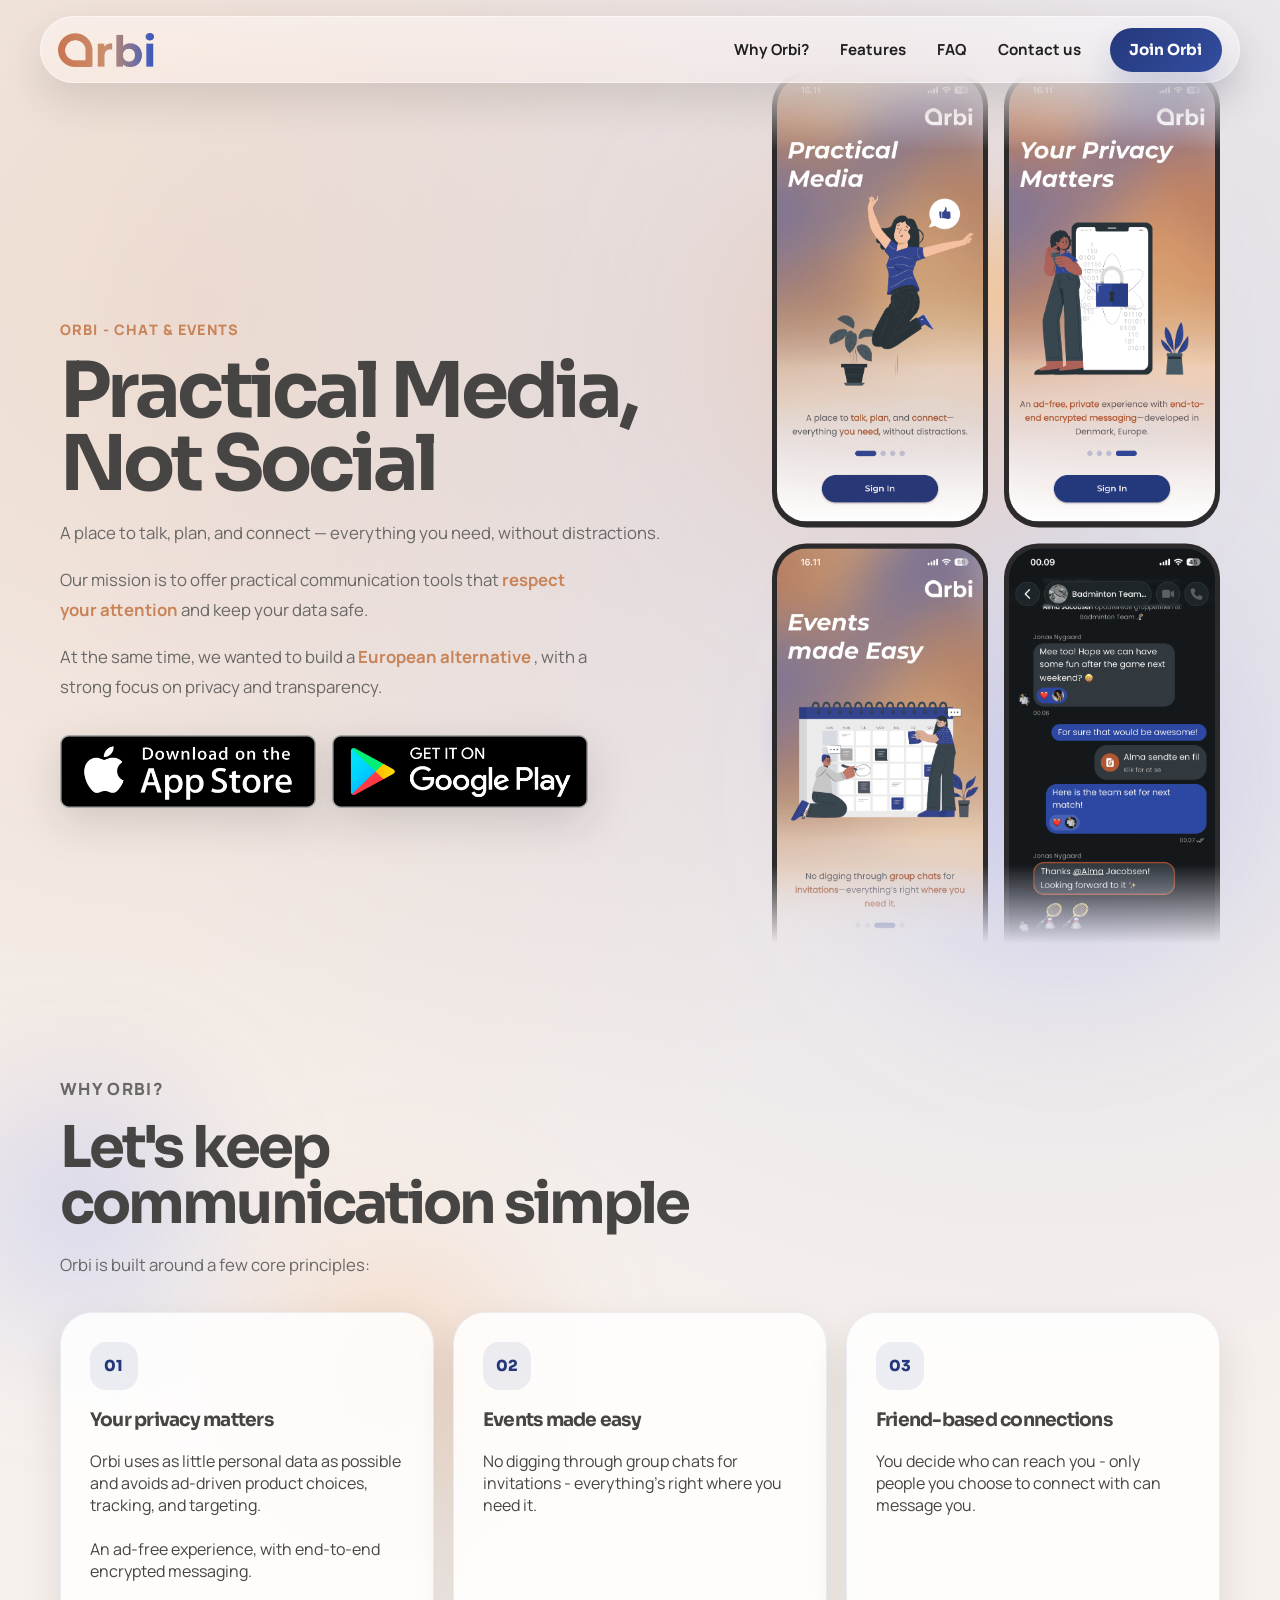
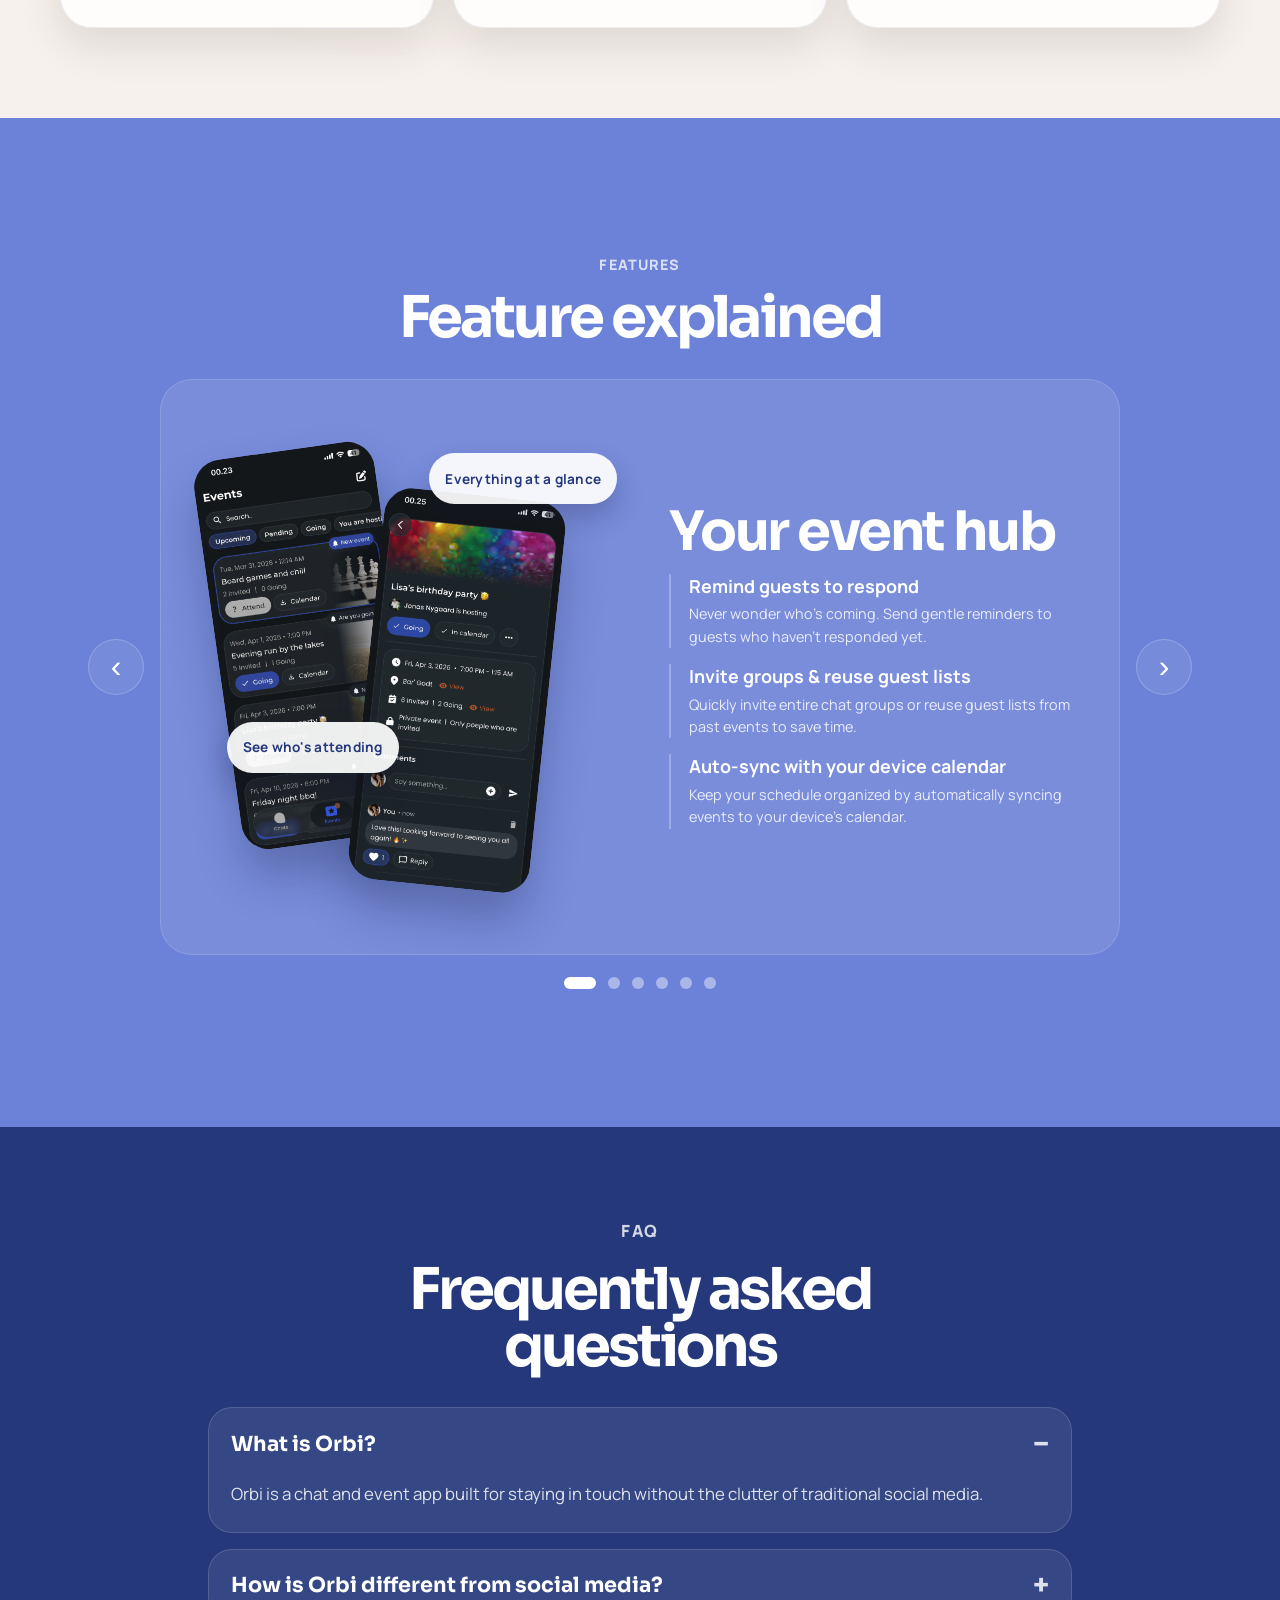
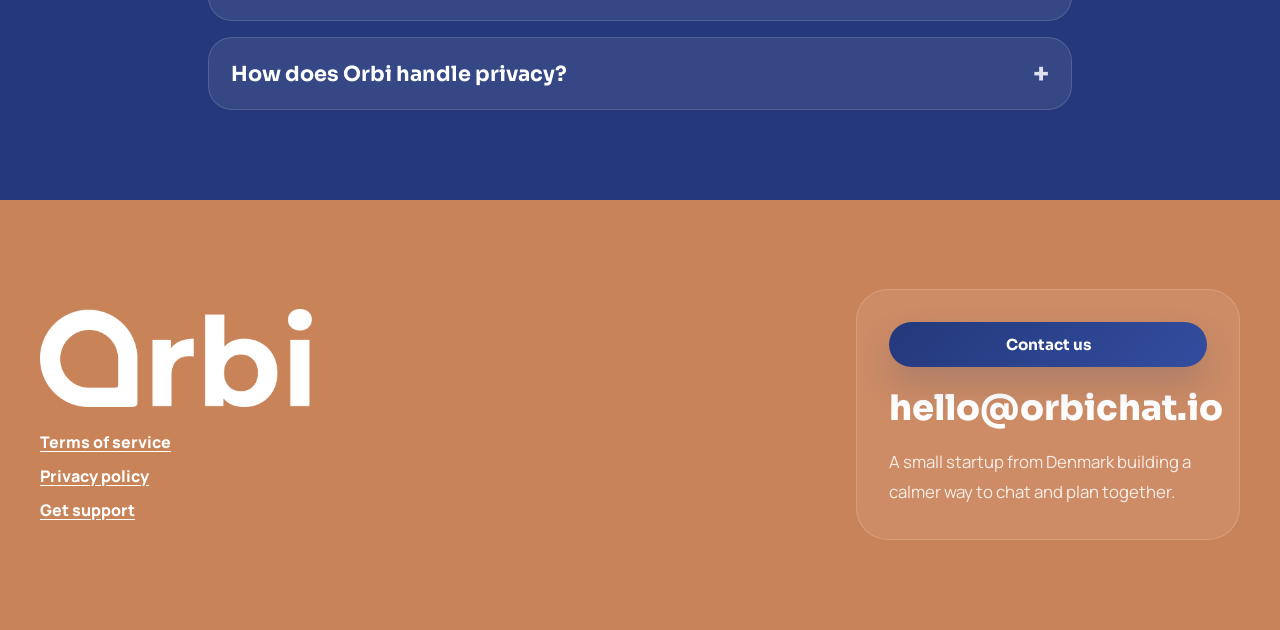
==== index.html @ deae3d20 "edits" ====
<!DOCTYPE html>
<html lang="en">
  <head>
    <meta charset="UTF-8" />
    <meta name="viewport" content="width=device-width, initial-scale=1.0" />
    <title>Orbi | Practical Media, Not Social</title>
    <meta
      name="description"
      content="Orbi is a privacy-first chat and events app built for practical communication without feeds, distractions, or ad-driven product choices."
    />
    <meta
      name="keywords"
      content="Orbi, chat app, event app, privacy-first messaging, European messaging app, practical media"
    />
    <meta name="theme-color" content="#24387b" />
    <link rel="canonical" href="https://orbichat.io/" />
    <link rel="icon" type="image/png" href="assets/favicon.png" />
    <link rel="shortcut icon" href="assets/favicon.png" />
    <link rel="apple-touch-icon" href="assets/favicon.png" />
    <meta property="og:type" content="website" />
    <meta property="og:title" content="Orbi | Practical Media, Not Social" />
    <meta
      property="og:description"
      content="Message friends, plan events, and stay connected without feeds, distractions, or constant notifications."
    />
    <meta property="og:url" content="https://orbichat.io/" />
    <meta property="og:image" content="https://orbichat.io/assets/orbi-share.png" />
    <meta property="og:image:alt" content="Orbi app icon" />
    <meta name="twitter:card" content="summary_large_image" />
    <meta name="twitter:title" content="Orbi | Practical Media, Not Social" />
    <meta
      name="twitter:description"
      content="A calmer chat and events app focused on privacy, clarity, and practical communication."
    />
    <meta name="twitter:image" content="https://orbichat.io/assets/orbi-share.png" />
    <link rel="preconnect" href="https://fonts.googleapis.com" />
    <link rel="preconnect" href="https://fonts.gstatic.com" crossorigin />
    <link
      href="https://fonts.googleapis.com/css2?family=Manrope:wght@400;500;600;700;800&family=Sora:wght@500;600;700;800&display=swap"
      rel="stylesheet"
    />
    <link rel="stylesheet" href="styles.css" />
    <script type="application/ld+json">
      {
        "@context": "https://schema.org",
        "@graph": [
          {
            "@type": "Organization",
            "name": "Orbi",
            "url": "https://orbichat.io/",
            "email": "hello@orbichat.io"
          },
          {
            "@type": "SoftwareApplication",
            "name": "Orbi",
            "applicationCategory": "CommunicationApplication",
            "operatingSystem": "iOS, Android",
            "description": "A privacy-first chat and events app built for practical communication without feeds and distractions.",
            "offers": {
              "@type": "Offer",
              "price": "0",
              "priceCurrency": "USD"
            },
            "downloadUrl": [
              "https://apps.apple.com/us/app/orbi-chat-and-events/id6766225409",
              "https://play.google.com/store/apps/details?id=com.mycompany.orbinhost"
            ]
          }
        ]
      }
    </script>
  </head>
  <body>
    <div class="page-shell">
      <header class="site-header">
        <div class="nav-shell">
          <a class="brand" href="#top" aria-label="Orbi home">
            <img
              src="assets/orbi-logo-color.png"
              alt="Orbi"
              data-logo-color="assets/orbi-logo-color.png"
              data-logo-white="assets/orbi-logo-white.png"
            />
          </a>
          <nav class="site-nav desktop-nav" aria-label="Primary">
            <a href="#why">Why Orbi?</a>
            <a href="#features">Features</a>
            <a href="#faq">FAQ</a>
            <a href="#contact">Contact us</a>
          </nav>
          <a class="cta-pill desktop-cta" href="#top">Join Orbi</a>
          <button
            class="menu-toggle"
            type="button"
            aria-expanded="false"
            aria-controls="mobile-menu"
            aria-label="Open menu"
          >
            <span></span>
            <span></span>
            <span></span>
          </button>
          <div class="mobile-menu" id="mobile-menu">
            <nav class="mobile-nav" aria-label="Mobile Primary">
              <a href="#why" data-menu-close>Why Orbi?</a>
              <a href="#features" data-menu-close>Features</a>
              <a href="#faq" data-menu-close>FAQ</a>
              <a href="#contact" data-menu-close>Contact us</a>
            </nav>
            <a class="cta-pill mobile-cta" href="#top" data-menu-close
              >Join Orbi</a
            >
          </div>
        </div>
      </header>

      <main>
        <section class="hero section" id="top">
          <div class="hero-copy" data-reveal>
            <p class="eyebrow">Orbi - Chat & Events</p>
            <h1>Practical Media,<br />Not Social</h1>
            <p class="hero-text">
              A place to talk, plan, and connect — everything you need, without distractions.
            </p>
            <p class="hero-subtext">
              Our mission is to offer practical communication tools that <span class="highlight">respect your attention</span>
              and keep your data safe.
            </p>
            <p class="hero-subtext">
              At the same time, we wanted to build a <span class="highlight">European alternative</span> 
              , with a strong focus on privacy and transparency.
            </p>
            <div class="store-actions" id="download">
              <a
                class="store-badge official-store-badge app-store-badge"
                href="https://apps.apple.com/us/app/orbi-chat-and-events/id6766225409"
                target="_blank"
                rel="noreferrer"
              >
                <img
                  src="assets/app-store-badge.png"
                  alt="Download on the App Store"
                />
              </a>
              <a
                class="store-badge official-store-badge google-play-badge"
                href="https://play.google.com/store/apps/details?id=com.mycompany.orbinhost"
                target="_blank"
                rel="noreferrer"
              >
                <img
                  src="assets/google-play-badge.png"
                  alt="Get it on Google Play"
                />
              </a>
            </div>
          </div>

          <div class="hero-visual" aria-hidden="true">
            <div class="glow glow-orange"></div>
            <div class="glow glow-blue"></div>

            <div class="hero-marquee">
              <div class="marquee-column marquee-up">
                <div class="marquee-track">
                  <div class="marquee-set">
                    <figure class="marquee-shot">
                      <img src="assets/hero-practical-media.png" alt="" />
                    </figure>
                    <figure class="marquee-shot">
                      <img src="assets/hero-events-made-easy.png" alt="" />
                    </figure>
                    <figure class="marquee-shot">
                      <img src="assets/hero-chats-list.png" alt="" />
                    </figure>
                    <figure class="marquee-shot">
                      <img src="assets/hero-group-details.png" alt="" />
                    </figure>
                    <figure class="marquee-shot">
                      <img
                        src="assets/hero-friend-based-connections.png"
                        alt=""
                      />
                    </figure>
                    <figure class="marquee-shot">
                      <img src="assets/hero-birthday-light.png" alt="" />
                    </figure>
                  </div>
                  <div class="marquee-set" aria-hidden="true">
                    <figure class="marquee-shot">
                      <img src="assets/hero-practical-media.png" alt="" />
                    </figure>
                    <figure class="marquee-shot">
                      <img src="assets/hero-events-made-easy.png" alt="" />
                    </figure>
                    <figure class="marquee-shot">
                      <img src="assets/hero-chats-list.png" alt="" />
                    </figure>
                    <figure class="marquee-shot">
                      <img src="assets/hero-group-details.png" alt="" />
                    </figure>
                    <figure class="marquee-shot">
                      <img
                        src="assets/hero-friend-based-connections.png"
                        alt=""
                      />
                    </figure>
                    <figure class="marquee-shot">
                      <img src="assets/hero-birthday-light.png" alt="" />
                    </figure>
                  </div>
                </div>
              </div>

              <div class="marquee-column marquee-down">
                <div class="marquee-track">
                  <div class="marquee-set">
                    <figure class="marquee-shot">
                      <img src="assets/hero-privacy-matters.png" alt="" />
                    </figure>
                    <figure class="marquee-shot">
                      <img src="assets/hero-chat-thread.png" alt="" />
                    </figure>
                    <figure class="marquee-shot">
                      <img src="assets/hero-events-list.png" alt="" />
                    </figure>
                    <figure class="marquee-shot">
                      <img src="assets/hero-birthday-dark.png" alt="" />
                    </figure>
                    <figure class="marquee-shot">
                      <img src="assets/hero-find-friends.png" alt="" />
                    </figure>
                  </div>
                  <div class="marquee-set" aria-hidden="true">
                    <figure class="marquee-shot">
                      <img src="assets/hero-privacy-matters.png" alt="" />
                    </figure>
                    <figure class="marquee-shot">
                      <img src="assets/hero-chat-thread.png" alt="" />
                    </figure>
                    <figure class="marquee-shot">
                      <img src="assets/hero-events-list.png" alt="" />
                    </figure>
                    <figure class="marquee-shot">
                      <img src="assets/hero-birthday-dark.png" alt="" />
                    </figure>
                    <figure class="marquee-shot">
                      <img src="assets/hero-find-friends.png" alt="" />
                    </figure>
                  </div>
                </div>
              </div>
            </div>
          </div>
        </section>

        <section class="section principles" id="why">
          <div class="section-heading" data-reveal>
            <p class="eyebrow">Why Orbi?</p>
            <h2>Let's keep communication simple</h2>
            <p>
              Orbi is built around a few core principles:
            </p>
          </div>

          <div class="principle-grid">
            <article class="principle-card" data-reveal>
              <div class="principle-icon">01</div>
              <h3>Your privacy matters</h3>
              <p>
                Orbi uses as little personal data as possible and avoids
                ad-driven product choices, tracking, and targeting.<br><br>
                An ad-free experience, with end-to-end encrypted messaging.
              </p>
            </article>

            <article class="principle-card" data-reveal>
              <div class="principle-icon">02</div>
              <h3>Events made easy</h3>
              <p>
                No digging through group chats for invitations - 
                everything's right where you need it.
              </p>
            </article>

            <article class="principle-card" data-reveal>
              <div class="principle-icon">03</div>
              <h3>Friend-based connections</h3>
              <p>
                You decide who can reach you - only people you choose to connect 
                with can message you.
              </p>
            </article>

          </div>
        </section>

        <section class="section feature-band" id="features">
          <div class="feature-frame" data-reveal>
            <div class="feature-topline">
              <p class="eyebrow eyebrow-light">Features</p>
              <h2>Feature explained</h2>
            </div>

            <div class="feature-carousel" aria-roledescription="carousel">
              <button
                class="carousel-arrow"
                type="button"
                data-carousel-prev
                aria-label="Show previous feature"
              >
                ‹
              </button>

              <div class="carousel-viewport">
                <div class="carousel-track" data-carousel-track>
                  <article class="feature-slide screenshot-feature is-active">
                    <div class="feature-slide-shell">
                      <div class="feature-visual screenshot-stack-visual" aria-hidden="true">
                        <div class="feature-stack-stage">
                          <figure class="stacked-screen back-screen">
                            <img
                              src="assets/hero-events-list.png"
                              alt=""
                            />
                          </figure>
                          <figure class="stacked-screen front-screen">
                            <img
                              src="assets/hero-birthday-dark.png"
                              alt=""
                            />
                          </figure>
                          <div class="floating-card events-chip top-chip glance-chip">
                            Everything at a glance
                          </div>
                          <div class="floating-card events-chip bottom-chip">
                            See who's attending
                          </div>
                        </div>
                      </div>
                      <div class="feature-copy">
                        <h3>Your event hub</h3>
                        <ul class="feature-points">
                          <li>
                            <strong>Remind guests to respond</strong>
                            <span>
                              Never wonder who's coming. Send gentle reminders
                              to guests who haven't responded yet.
                            </span>
                          </li>
                          <li>
                            <strong>Invite groups &amp; reuse guest lists</strong>
                            <span>
                              Quickly invite entire chat groups or reuse guest
                              lists from past events to save time.
                            </span>
                          </li>
                          <li>
                            <strong>Auto-sync with your device calendar</strong>
                            <span>
                              Keep your schedule organized by automatically
                              syncing events to your device's calendar.
                            </span>
                          </li>
                        </ul>
                      </div>
                    </div>
                  </article>

                  <article class="feature-slide screenshot-feature birthday-feature">
                    <div class="feature-slide-shell">
                      <div class="feature-visual birthday-visual" aria-hidden="true">
                        <div class="birthday-stage">
                          <figure class="birthday-shot">
                            <img
                              src="assets/hero-birthday-profile.png"
                              alt=""
                            />
                          </figure>
                          <div class="floating-card birthday-chip birthday-chip-top">
                            🎂 Today&apos;s birthdays
                          </div>
                          <div class="floating-card birthday-chip birthday-chip-bottom">
                            🎉 Friendly reminders
                          </div>
                          <div class="birthday-burst birthday-burst-left">🎈</div>
                          <div class="birthday-burst birthday-burst-right">✨</div>
                        </div>
                      </div>
                      <div class="feature-copy">
                        <h3>Never miss a birthday</h3>
                        <p class="feature-callout">
                          See who is celebrating right on your profile page and
                          get a gentle reminder when it&apos;s time to reach out.
                          Orbi keeps birthdays visible, personal, and easy to
                          act on.
                        </p>
                      </div>
                    </div>
                  </article>

                  <article class="feature-slide screenshot-feature tags-feature">
                    <div class="feature-slide-shell">
                      <div class="feature-visual tags-visual" aria-hidden="true">
                        <div class="tags-stage">
                          <figure class="tags-shot">
                            <img
                              src="assets/hero-chat-tags.png"
                              alt=""
                            />
                          </figure>
                          <div class="floating-card tags-chip tags-chip-top">
                            Filter chats
                          </div>
                          <div class="floating-card tags-chip tags-chip-bottom">
                            Create your own
                          </div>
                        </div>
                      </div>
                      <div class="feature-copy">
                        <h3>Find the right chats faster</h3>
                        <p class="feature-callout">
                          Create your own chat tags for work, clubs, teams, or
                          friend groups. Filter the chats page by what matters
                          right now, so busy conversations stay easy to find.
                        </p>
                      </div>
                    </div>
                  </article>

                  <article class="feature-slide screenshot-feature backup-feature">
                    <div class="feature-slide-shell">
                      <div class="feature-visual backup-visual" aria-hidden="true">
                        <div class="backup-stage">
                          <figure class="backup-shot">
                            <img
                              src="assets/hero-backup-pin.png"
                              alt=""
                            />
                          </figure>
                          <div class="floating-card backup-chip backup-chip-top">
                            6-digit PIN
                          </div>
                          <div class="floating-card backup-chip backup-chip-bottom">
                            Restore safely
                          </div>
                        </div>
                      </div>
                      <div class="feature-copy">
                        <h3>Recover encrypted chats</h3>
                        <p class="feature-callout">
                          If you lose your phone, log out, or switch to a new
                          device, your backup PIN helps you restore your
                          account and access encrypted chats. Your PIN stays
                          private, so only you can unlock the backup.
                        </p>
                      </div>
                    </div>
                  </article>

                  <article class="feature-slide screenshot-feature friends-feature">
                    <div class="feature-slide-shell">
                      <div class="feature-visual friends-visual" aria-hidden="true">
                        <div class="friends-stage">
                          <figure class="friends-onboarding-shot">
                            <img
                              src="assets/hero-friend-connections-onboarding.png"
                              alt=""
                            />
                          </figure>
                          <figure class="friends-shot">
                            <img
                              src="assets/hero-find-friends-modal.png"
                              alt=""
                            />
                          </figure>
                          <div class="floating-card friends-chip friends-chip-top">
                            Add friends first
                          </div>
                          <div class="floating-card friends-chip friends-chip-bottom">
                            No stranger DMs
                          </div>
                        </div>
                      </div>
                      <div class="feature-copy">
                        <h3>Friend-based connections</h3>
                        <p class="feature-callout">
                          People can&apos;t contact you directly unless you&apos;re
                          friends. Send or accept a request first, then message
                          safely with people you choose to connect with.
                        </p>
                      </div>
                    </div>
                  </article>

                  <article class="feature-slide screenshot-feature messaging-feature">
                    <div class="feature-slide-shell">
                      <div class="feature-visual messaging-visual" aria-hidden="true">
                        <div class="messaging-stage">
                          <figure class="messaging-info-shot">
                            <img
                              src="assets/hero-chat-information.png"
                              alt=""
                            />
                          </figure>
                          <figure class="messaging-thread-shot">
                            <img
                              src="assets/hero-chat-thread-full.png"
                              alt=""
                            />
                          </figure>
                          <div class="floating-card messaging-chip messaging-chip-top">
                            Reactions &amp; files
                          </div>
                          <div class="floating-card messaging-chip messaging-chip-bottom">
                            Event chat groups
                          </div>
                        </div>
                      </div>
                      <div class="feature-copy">
                        <h3>Messaging built for real plans</h3>
                        <p class="feature-callout">
                          Chat one-to-one or in groups, react to messages, share
                          photos and files, and create chat groups around events.
                          Group info keeps members, media, and settings easy to
                          manage.
                        </p>
                      </div>
                    </div>
                  </article>
                </div>
              </div>

              <button
                class="carousel-arrow"
                type="button"
                data-carousel-next
                aria-label="Show next feature"
              >
                ›
              </button>
            </div>

            <div class="carousel-dots" aria-label="Feature navigation">
              <button class="dot is-active" type="button" data-carousel-dot="0">
                <span class="sr-only">Feature 1</span>
              </button>
              <button class="dot" type="button" data-carousel-dot="1">
                <span class="sr-only">Feature 2</span>
              </button>
              <button class="dot" type="button" data-carousel-dot="2">
                <span class="sr-only">Feature 3</span>
              </button>
              <button class="dot" type="button" data-carousel-dot="3">
                <span class="sr-only">Feature 4</span>
              </button>
              <button class="dot" type="button" data-carousel-dot="4">
                <span class="sr-only">Feature 5</span>
              </button>
              <button class="dot" type="button" data-carousel-dot="5">
                <span class="sr-only">Feature 6</span>
              </button>
            </div>
          </div>
        </section>

        <section class="section faq-band" id="faq">
          <div class="faq-wrap">
            <div class="section-heading section-heading-center" data-reveal>
              <p class="eyebrow eyebrow-light">FAQ</p>
              <h2>Frequently asked questions</h2>
            </div>

            <div class="faq-list">
              <details class="faq-item" open>
                <summary>What is Orbi?</summary>
                <p>
                  Orbi is a chat and event app built for staying in touch
                  without the clutter of traditional social media.
                </p>
              </details>

              <details class="faq-item">
                <summary>How is Orbi different from social media?</summary>
                <p>
                  It is designed as practical media: no algorithmic feed, no
                  endless scrolling, and no features designed to keep you hooked.
                </p>
              </details>

              <details class="faq-item">
                <summary>How does Orbi handle privacy?</summary>
                <p>
                  Orbi uses as little personal data as possible, does not depend
                  on ads, and does not use your personal data for advertising or
                  targeting.
                </p>
              </details>
            </div>
          </div>
        </section>

        <section class="section contact-band" id="contact">
          <div class="contact-grid" data-reveal>
            <div class="contact-branding">
              <img
                class="footer-logo"
                src="assets/orbi-logo-white.png"
                alt="Orbi"
              />
              <div class="footer-links">
                <a href="terms/">Terms of service</a>
                <a href="privacy/">Privacy policy</a>
                <a href="support/">Get support</a>
              </div>
            </div>

            <div class="contact-card">
              <a class="cta-pill cta-pill-solid" href="mailto:hello@orbichat.io"
                >Contact us</a
              >
              <a class="contact-email" href="mailto:hello@orbichat.io"
                >hello@orbichat.io</a
              >
              <p>
                A small startup from Denmark building a calmer way to chat and
                plan together.
              </p>
            </div>
          </div>
        </section>
      </main>
    </div>

    <script src="script.js"></script>
  </body>
</html>
---- styles.css ----
:root {
  --bg: #f5efeb;
  --bg-soft: #fbf7f3;
  --surface: rgba(255, 255, 255, 0.8);
  --surface-strong: #ffffff;
  --ink: #474544;
  --muted: #6a6866;
  --brand-orange: #c98358;
  --brand-orange-deep: #b86538;
  --brand-blue: #24387b;
  --brand-blue-light: #6c82d8;
  --brand-blue-deep: #334d9f;
  --line: rgba(36, 56, 123, 0.08);
  --shadow-lg: 0 24px 60px rgba(47, 40, 36, 0.12);
  --shadow-md: 0 18px 40px rgba(47, 40, 36, 0.12);
  --radius-xl: 2rem;
  --radius-lg: 1.5rem;
  --radius-pill: 999px;
  --content-width: 1200px;
  --section-padding: clamp(4rem, 7vw, 6.5rem);
}

*,
*::before,
*::after {
  box-sizing: border-box;
}

html {
  scroll-behavior: smooth;
  overflow-x: clip;
}

body {
  margin: 0;
  font-family: "Manrope", sans-serif;
  background:
    radial-gradient(circle at 15% 8%, rgba(201, 131, 88, 0.18), transparent 26%),
    radial-gradient(circle at 82% 12%, rgba(108, 130, 216, 0.16), transparent 28%),
    linear-gradient(180deg, var(--bg) 0%, #f8f3ef 100%);
  color: var(--ink);
  overflow-x: clip;
}

img {
  display: block;
  max-width: 100%;
}

a {
  color: inherit;
  text-decoration: none;
}

.page-shell {
  min-height: 100vh;
}

.site-header {
  position: sticky;
  top: 0;
  z-index: 20;
  padding: calc(0.65rem + 6px) 0.85rem 0;
}

.nav-shell {
  position: relative;
  max-width: var(--content-width);
  margin: 0 auto;
  display: flex;
  align-items: center;
  gap: 1rem;
  padding: 0.7rem 1.15rem;
  border-radius: var(--radius-pill);
  background:
    linear-gradient(180deg, rgba(255, 255, 255, 0.32), rgba(255, 255, 255, 0.14)),
    rgba(255, 255, 255, 0.18);
  backdrop-filter: blur(22px) saturate(145%);
  -webkit-backdrop-filter: blur(22px) saturate(145%);
  box-shadow: 0 18px 42px rgba(47, 40, 36, 0.14);
}

.nav-shell::before {
  content: "";
  position: absolute;
  inset: 0;
  border: 1px solid rgba(255, 255, 255, 0.5);
  border-radius: inherit;
  pointer-events: none;
}

.brand {
  position: relative;
  z-index: 1;
  display: inline-flex;
  align-items: center;
  font-family: "Sora", sans-serif;
  line-height: 0;
}

.brand img {
  display: block;
  width: 5.95rem;
  height: auto;
  transition: opacity 180ms ease;
}

.desktop-cta {
  flex-shrink: 0;
}

.site-nav {
  margin-left: auto;
  position: relative;
  z-index: 1;
  display: flex;
  flex-wrap: wrap;
  align-items: center;
  justify-content: center;
  gap: 0.25rem;
}

.site-nav a,
.cta-pill {
  border-radius: var(--radius-pill);
  transition: transform 180ms ease, background-color 180ms ease, color 180ms ease;
}

.site-nav a {
  padding: 0.65rem 0.85rem;
  font-size: 0.95rem;
  font-weight: 700;
  color: #202020;
}

.site-nav a:hover,
.site-nav a:focus-visible {
  background: rgba(36, 56, 123, 0.06);
  outline: none;
}

.cta-pill {
  position: relative;
  z-index: 1;
  display: inline-flex;
  align-items: center;
  justify-content: center;
  min-height: 2.7rem;
  padding: 0.8rem 1.2rem;
  font-family: "Sora", sans-serif;
  font-size: 0.95rem;
  font-weight: 700;
  background: linear-gradient(135deg, var(--brand-blue) 0%, var(--brand-blue-deep) 100%);
  color: #fff;
  box-shadow: 0 18px 34px rgba(36, 56, 123, 0.18);
}

.cta-pill:hover,
.cta-pill:focus-visible,
.store-badge:hover,
.store-badge:focus-visible {
  transform: translateY(-2px);
  outline: none;
  filter: brightness(1.03);
}

.cta-pill-solid {
  width: 100%;
}

.menu-toggle,
.mobile-menu {
  display: none;
}

.menu-toggle {
  position: relative;
  z-index: 1;
  width: 2.9rem;
  height: 2.9rem;
  margin-left: auto;
  border: 1px solid rgba(36, 56, 123, 0.12);
  border-radius: 999px;
  background: rgba(255, 255, 255, 0.34);
  box-shadow: inset 0 1px 0 rgba(255, 255, 255, 0.58);
  cursor: pointer;
  transition: transform 180ms ease, background-color 180ms ease;
}

.menu-toggle:hover,
.menu-toggle:focus-visible {
  background: rgba(255, 255, 255, 0.48);
  transform: translateY(-1px);
  outline: none;
}

.menu-toggle span {
  position: absolute;
  left: 50%;
  width: 1rem;
  height: 2px;
  border-radius: 999px;
  background: var(--brand-blue);
  transform: translateX(-50%);
  transition: transform 180ms ease, opacity 180ms ease, top 180ms ease;
}

.menu-toggle span:nth-child(1) {
  top: 0.9rem;
}

.menu-toggle span:nth-child(2) {
  top: 1.34rem;
}

.menu-toggle span:nth-child(3) {
  top: 1.78rem;
}

.nav-shell.menu-open .menu-toggle span:nth-child(1) {
  top: 1.34rem;
  transform: translateX(-50%) rotate(45deg);
}

.nav-shell.menu-open .menu-toggle span:nth-child(2) {
  opacity: 0;
}

.nav-shell.menu-open .menu-toggle span:nth-child(3) {
  top: 1.34rem;
  transform: translateX(-50%) rotate(-45deg);
}

.mobile-menu {
  position: relative;
  z-index: 1;
  width: 100%;
  padding-top: 0.9rem;
}

.mobile-nav {
  display: grid;
  gap: 0.35rem;
}

.mobile-nav a {
  padding: 0.95rem 1rem;
  border-radius: 1.1rem;
  font-size: 1.05rem;
  font-weight: 700;
  color: #202020;
  background: rgba(255, 255, 255, 0.28);
}

.mobile-nav a:hover,
.mobile-nav a:focus-visible {
  background: rgba(255, 255, 255, 0.42);
  outline: none;
}

.mobile-cta {
  width: 100%;
  margin-top: 0.8rem;
}

.section {
  max-width: var(--content-width);
  margin: 0 auto;
  padding: var(--section-padding) 1.25rem;
}

.hero {
  position: relative;
  display: grid;
  grid-template-columns: minmax(0, 1fr) minmax(320px, 460px);
  align-items: center;
  gap: clamp(2rem, 5vw, 4rem);
  min-height: calc(100vh - 7rem);
  isolation: isolate;
}

.hero::before,
.hero::after {
  content: "";
  position: absolute;
  z-index: 0;
  border-radius: 50%;
  pointer-events: none;
  filter: blur(88px);
  opacity: 1;
}

.hero::before {
  top: 2rem;
  right: 6rem;
  width: 28rem;
  height: 28rem;
  background: radial-gradient(
    circle,
    rgba(244, 161, 101, 0.54) 0%,
    rgba(244, 161, 101, 0.22) 38%,
    transparent 76%
  );
}

.hero::after {
  right: -2rem;
  bottom: 3rem;
  width: 26rem;
  height: 26rem;
  background: radial-gradient(
    circle,
    rgba(117, 132, 238, 0.46) 0%,
    rgba(117, 132, 238, 0.2) 40%,
    transparent 78%
  );
}

.hero-copy {
  position: relative;
  z-index: 1;
  max-width: 40rem;
}

.eyebrow {
  margin: 0 0 1rem;
  font-size: 0.9rem;
  font-weight: 800;
  letter-spacing: 0.08em;
  text-transform: uppercase;
  color: var(--brand-orange);
}

.eyebrow-light {
  color: rgba(255, 255, 255, 0.74);
}

.highlight {
  color: var(--brand-orange);
  font-weight: 700;
}

.hero h1,
.section-heading h2,
.feature-topline h2,
.faq-wrap h2,
.legal-sheet h1 {
  margin: 0;
  font-family: "Sora", sans-serif;
  letter-spacing: -0.05em;
}

.hero h1 {
  font-size: clamp(3rem, 7vw, 4.8rem);
  line-height: 0.95;
}

.hero-text,
.hero-subtext,
.section-heading p,
.feature-copy p,
.faq-item p,
.contact-card p,
.legal-sheet p,
.support-card p,
.legal-sheet li {
  font-size: 1.05rem;
  line-height: 1.8;
  color: var(--muted);
}

.hero-subtext {
  max-width: 34rem;
}

.store-actions {
  display: flex;
  flex-wrap: wrap;
  gap: 1rem;
  margin-top: 2rem;
}

.store-badge {
  display: inline-flex;
  align-items: center;
  justify-content: center;
  flex: 0 0 auto;
  line-height: 0;
  transition: transform 180ms ease, filter 180ms ease;
}

.official-store-badge {
  width: 16rem;
}

.official-store-badge img {
  display: block;
  width: 100%;
  height: auto;
  filter: drop-shadow(0 14px 22px rgba(17, 17, 17, 0.14));
}

.app-store-badge,
.google-play-badge {
  border-radius: 0.82rem;
}

.hero-visual {
  position: relative;
  z-index: 1;
  height: 56rem;
  padding: 0.75rem 0;
  overflow: hidden;
  isolation: isolate;
  transform: translateY(-7.1rem);
  margin-bottom: -7.1rem;
}

.hero-marquee {
  --marquee-gap: 1rem;
  position: relative;
  z-index: 1;
  display: grid;
  grid-template-columns: repeat(2, minmax(0, 1fr));
  gap: var(--marquee-gap);
  width: min(100%, 28rem);
  height: 100%;
  margin-left: auto;
}

.marquee-column {
  position: relative;
  overflow: hidden;
  -webkit-mask-image: linear-gradient(
    to bottom,
    transparent 0%,
    #000 9%,
    #000 91%,
    transparent 100%
  );
  mask-image: linear-gradient(
    to bottom,
    transparent 0%,
    #000 9%,
    #000 91%,
    transparent 100%
  );
}

.marquee-track {
  display: flex;
  flex-direction: column;
  gap: var(--marquee-gap);
}

.marquee-up .marquee-track {
  animation: marquee-up 46s linear infinite;
}

.marquee-down .marquee-track {
  animation: marquee-down 46s linear infinite;
}

.marquee-set {
  display: grid;
  gap: var(--marquee-gap);
}

.marquee-shot {
  margin: 0;
  padding: 0.32rem;
  border-radius: 2.15rem;
  background: #2c2a2b;
}

.marquee-shot img {
  width: 100%;
  border-radius: 1.85rem;
}

.glow {
  position: absolute;
  border-radius: 50%;
  filter: blur(10px);
  opacity: 0.9;
}

.glow-orange {
  top: 8rem;
  right: 6rem;
  width: 13rem;
  height: 13rem;
  background: radial-gradient(circle, rgba(255, 184, 99, 0.54), transparent 72%);
}

.glow-blue {
  left: 0;
  bottom: 8rem;
  width: 12rem;
  height: 12rem;
  background: radial-gradient(circle, rgba(109, 129, 237, 0.4), transparent 74%);
}

.section-heading {
  max-width: 44rem;
  margin-bottom: 2rem;
}

.principles {
  position: relative;
  isolation: isolate;
  padding-top: 1.8rem;
}

.principles::before {
  content: "";
  position: absolute;
  left: 12rem;
  top: 10.5rem;
  width: 20rem;
  height: 20rem;
  border-radius: 50%;
  background: radial-gradient(
    circle,
    rgba(233, 145, 86, 0.38) 0%,
    rgba(233, 145, 86, 0.2) 38%,
    transparent 76%
  );
  filter: blur(74px);
  opacity: 1;
  pointer-events: none;
  z-index: 0;
}

.principles::after {
  content: "";
  position: absolute;
  left: -6.5rem;
  top: 1.5rem;
  width: 18rem;
  height: 18rem;
  border-radius: 50%;
  background: radial-gradient(
    circle,
    rgba(109, 129, 237, 0.34) 0%,
    rgba(109, 129, 237, 0.17) 42%,
    transparent 76%
  );
  filter: blur(72px);
  opacity: 1;
  pointer-events: none;
  z-index: 0;
}

.principles > * {
  position: relative;
  z-index: 1;
}

.section-heading h2,
.feature-topline h2,
.faq-wrap h2 {
  font-size: clamp(2.3rem, 5vw, 3.6rem);
  line-height: 0.98;
}

.principle-grid {
  display: grid;
  grid-template-columns: repeat(3, minmax(0, 1fr));
  gap: 1.2rem;
}

.principle-card,
.support-card {
  padding: 1.8rem;
  border: 1px solid var(--line);
  border-radius: var(--radius-xl);
  background: rgba(255, 255, 255, 0.84);
  box-shadow: var(--shadow-md);
}

.principle-icon {
  display: inline-flex;
  align-items: center;
  justify-content: center;
  width: 3rem;
  height: 3rem;
  border-radius: 1rem;
  background: rgba(36, 56, 123, 0.08);
  color: var(--brand-blue);
  font-family: "Sora", sans-serif;
  font-size: 0.95rem;
  font-weight: 800;
}

.principle-card h3,
.feature-copy h3,
.support-card h2,
.legal-sheet h2 {
  font-family: "Sora", sans-serif;
  letter-spacing: -0.04em;
}

.feature-band,
.faq-band,
.contact-band {
  max-width: none;
  padding-left: 1rem;
  padding-right: 1rem;
}

.feature-band {
  background: var(--brand-blue-light);
}

.faq-band {
  background: var(--brand-blue);
}

.contact-band {
  background: var(--brand-orange);
}

.feature-frame,
.faq-wrap,
.contact-grid {
  max-width: var(--content-width);
  margin: 0 auto;
}

.faq-wrap .section-heading h2 {
  color: #ffffff;
}

.faq-wrap .section-heading p {
  color: rgba(255, 255, 255, 0.8);
}

.faq-wrap .eyebrow {
  color: rgba(255, 255, 255, 0.72);
}

.feature-frame {
  padding: clamp(2rem, 5vw, 3rem);
}

.feature-topline {
  text-align: center;
  color: #fff;
}

.feature-carousel {
  display: grid;
  grid-template-columns: 3.5rem minmax(0, 1fr) 3.5rem;
  align-items: center;
  gap: 1rem;
  margin-top: 2rem;
  max-width: 79rem;
  margin-left: auto;
  margin-right: auto;
}

.carousel-arrow {
  display: inline-flex;
  align-items: center;
  justify-content: center;
  width: 3.5rem;
  height: 3.5rem;
  border: 1px solid rgba(255, 255, 255, 0.2);
  border-radius: 50%;
  background: rgba(255, 255, 255, 0.08);
  color: #fff;
  font-size: 2rem;
  cursor: pointer;
  transition: transform 180ms ease, background-color 180ms ease;
}

.carousel-arrow:hover,
.carousel-arrow:focus-visible {
  background: rgba(255, 255, 255, 0.16);
  transform: translateY(-2px);
  outline: none;
}

.carousel-viewport {
  min-width: 0;
  overflow: hidden;
}

.carousel-track {
  display: flex;
  min-width: 0;
  align-items: stretch;
  transition: transform 420ms ease;
}

.feature-slide {
  flex: 0 0 100%;
  width: 100%;
  min-width: 0;
  display: grid;
  grid-template-columns: 1.05fr 1fr;
  gap: clamp(1.5rem, 4vw, 3rem);
  align-items: center;
  min-height: 27rem;
  padding: 1.75rem;
  border: 1px solid rgba(255, 255, 255, 0.14);
  border-radius: 2rem;
  background: rgba(255, 255, 255, 0.09);
}

.screenshot-feature {
  display: block;
  min-height: 0;
  padding: 0;
  border: none;
  background: none;
}

.feature-slide-shell {
  display: grid;
  grid-template-columns: minmax(0, 27rem) minmax(0, 1fr);
  gap: clamp(1.5rem, 4vw, 3rem);
  align-items: center;
  height: 100%;
  min-height: 36rem;
  padding: 1.75rem;
  border: 1px solid rgba(255, 255, 255, 0.14);
  border-radius: 2rem;
  background: rgba(255, 255, 255, 0.09);
  max-width: 71rem;
  margin: 0 auto;
  overflow: hidden;
}

.birthday-feature .feature-slide-shell,
.tags-feature .feature-slide-shell,
.backup-feature .feature-slide-shell,
.friends-feature .feature-slide-shell,
.messaging-feature .feature-slide-shell {
  align-content: center;
}

.screenshot-feature .feature-visual,
.screenshot-feature .feature-copy {
  min-width: 0;
}

.screenshot-feature .feature-copy {
  max-width: 32rem;
}

.feature-copy h3 {
  margin: 0 0 1rem;
  font-size: clamp(2.3rem, 4.4vw, 3.4rem);
  line-height: 0.98;
  color: #fff;
}

.feature-copy p {
  margin: 0;
  color: rgba(255, 255, 255, 0.86);
}

.feature-callout {
  padding-left: 1.1rem;
  border-left: 2px solid rgba(255, 255, 255, 0.28);
}

.feature-points {
  display: grid;
  gap: 1rem;
  margin: 0;
  padding: 0;
  list-style: none;
  color: rgba(255, 255, 255, 0.84);
}

.feature-points li {
  display: grid;
  gap: 0.35rem;
  padding-left: 1.1rem;
  border-left: 2px solid rgba(255, 255, 255, 0.28);
}

.feature-points strong {
  color: #fff;
  font-size: clamp(1rem, 1.4vw, 1.12rem);
}

.feature-points span {
  font-size: clamp(0.9rem, 1.1vw, 1rem);
  line-height: 1.55;
}

.feature-visual {
  position: relative;
  min-height: 19rem;
}

.screenshot-stack-visual,
.birthday-visual,
.tags-visual,
.backup-visual,
.friends-visual,
.messaging-visual {
  --stack-scale: 0.82;
  position: relative;
  width: calc(29.5rem * var(--stack-scale));
  min-height: calc(34rem * var(--stack-scale));
  margin: 0 auto;
}

.feature-stack-stage,
.birthday-stage,
.tags-stage,
.backup-stage,
.friends-stage,
.messaging-stage {
  position: relative;
  width: calc(29.5rem * var(--stack-scale));
  height: calc(34rem * var(--stack-scale));
  margin: 0 auto;
}

.stacked-screen {
  position: absolute;
  margin: 0;
  width: calc(13.85rem * var(--stack-scale));
  border-radius: calc(2.15rem * var(--stack-scale));
  overflow: hidden;
  box-shadow: 0 28px 46px rgba(15, 22, 56, 0.28);
}

.stacked-screen img {
  display: block;
  width: 100%;
  height: auto;
}

.back-screen {
  left: calc(0.45rem * var(--stack-scale));
  top: calc(0.45rem * var(--stack-scale));
  transform: rotate(-8deg);
  z-index: 1;
}

.front-screen {
  left: calc(11.8rem * var(--stack-scale));
  top: calc(3.85rem * var(--stack-scale));
  transform: rotate(6deg);
  z-index: 2;
}

.birthday-shot {
  position: absolute;
  left: 50%;
  top: calc(1rem * var(--stack-scale));
  width: calc(15.5rem * var(--stack-scale));
  margin: 0;
  border-radius: calc(2.45rem * var(--stack-scale));
  overflow: hidden;
  box-shadow: 0 28px 54px rgba(15, 22, 56, 0.32);
  transform: translateX(-50%) rotate(-4deg);
  z-index: 2;
}

.birthday-shot img {
  display: block;
  width: 100%;
  height: auto;
}

.tags-shot {
  position: absolute;
  left: 50%;
  top: calc(0.6rem * var(--stack-scale));
  width: calc(16.2rem * var(--stack-scale));
  margin: 0;
  border-radius: calc(2.55rem * var(--stack-scale));
  overflow: hidden;
  box-shadow: 0 28px 54px rgba(15, 22, 56, 0.32);
  transform: translateX(-50%) rotate(3deg);
  z-index: 2;
}

.tags-shot img {
  display: block;
  width: 100%;
  height: auto;
}

.backup-shot {
  position: absolute;
  left: 50%;
  top: calc(0.35rem * var(--stack-scale));
  width: calc(16rem * var(--stack-scale));
  margin: 0;
  border-radius: calc(2.55rem * var(--stack-scale));
  overflow: hidden;
  box-shadow: 0 28px 54px rgba(15, 22, 56, 0.32);
  transform: translateX(-50%) rotate(-3deg);
  z-index: 2;
}

.backup-shot img {
  display: block;
  width: 100%;
  height: auto;
}

.friends-onboarding-shot,
.friends-shot {
  position: absolute;
  margin: 0;
  overflow: hidden;
  box-shadow: 0 28px 54px rgba(15, 22, 56, 0.32);
}

.friends-onboarding-shot {
  left: calc(1.4rem * var(--stack-scale));
  top: calc(1.8rem * var(--stack-scale));
  width: calc(13.2rem * var(--stack-scale));
  border-radius: calc(2rem * var(--stack-scale));
  opacity: 0.78;
  transform: rotate(-7deg);
  z-index: 1;
}

.friends-shot {
  left: calc(10.7rem * var(--stack-scale));
  top: calc(0.25rem * var(--stack-scale));
  width: calc(15.7rem * var(--stack-scale));
  border-radius: calc(2.55rem * var(--stack-scale));
  transform: rotate(4deg);
  z-index: 2;
}

.friends-onboarding-shot img,
.friends-shot img {
  display: block;
  width: 100%;
  height: auto;
}

.messaging-info-shot,
.messaging-thread-shot {
  position: absolute;
  margin: 0;
  overflow: hidden;
  box-shadow: 0 28px 54px rgba(15, 22, 56, 0.32);
}

.messaging-info-shot {
  left: calc(0.45rem * var(--stack-scale));
  top: calc(0.45rem * var(--stack-scale));
  width: calc(13.85rem * var(--stack-scale));
  border-radius: calc(2.15rem * var(--stack-scale));
  transform: rotate(-8deg);
  z-index: 1;
}

.messaging-thread-shot {
  left: calc(11.8rem * var(--stack-scale));
  top: calc(3.85rem * var(--stack-scale));
  width: calc(13.85rem * var(--stack-scale));
  border-radius: calc(2.15rem * var(--stack-scale));
  transform: rotate(6deg);
  z-index: 2;
}

.messaging-info-shot img,
.messaging-thread-shot img {
  display: block;
  width: 100%;
  height: auto;
}

.tilted-phone,
.feature-phone {
  position: absolute;
  border-radius: 2rem;
  background: #232323;
  box-shadow: 0 30px 44px rgba(22, 30, 72, 0.24);
}

.tilted-phone::before,
.tilted-phone::after,
.feature-phone::before,
.feature-phone::after {
  content: "";
  position: absolute;
}

.tilted-phone::before,
.feature-phone::before {
  inset: 0.35rem;
  border-radius: 1.7rem;
}

.tilted-phone::after,
.feature-phone::after {
  top: 0.65rem;
  left: 50%;
  transform: translateX(-50%);
  width: 34%;
  height: 0.8rem;
  border-radius: 999px;
  background: rgba(17, 17, 17, 0.55);
}

.dark-phone,
.light-phone {
  width: 9.5rem;
  height: 16.3rem;
}

.dark-phone {
  left: 2rem;
  top: 1rem;
  transform: rotate(-11deg);
}

.dark-phone::before {
  background:
    linear-gradient(180deg, transparent 2.4rem, rgba(255, 255, 255, 0.08) 2.4rem 3.8rem, transparent 3.8rem),
    linear-gradient(180deg, #151a22, #11161e);
}

.light-phone {
  right: 3rem;
  top: 2rem;
  background: #ffffff;
  transform: rotate(11deg);
}

.light-phone::before {
  background:
    linear-gradient(180deg, transparent 2.4rem, rgba(17, 17, 17, 0.05) 2.4rem 3.8rem, transparent 3.8rem),
    linear-gradient(180deg, #f8f8fb, #f1f1f6);
}

.center-phone,
.shield-phone {
  width: 11rem;
  height: 17.2rem;
  left: 50%;
  top: 0.8rem;
  transform: translateX(-50%);
}

.center-phone::before {
  background:
    linear-gradient(155deg, #bf764e 0%, #d29467 38%, #7d8fcf 100%);
}

.shield-phone::before {
  background:
    linear-gradient(155deg, #bf764e 0%, #cd8a60 42%, #7890d9 100%);
}

.floating-card {
  position: absolute;
  max-width: 9.25rem;
  padding: 0.95rem 1rem;
  border-radius: 1.25rem;
  background: rgba(255, 255, 255, 0.9);
  box-shadow: 0 18px 36px rgba(18, 30, 78, 0.18);
  color: #3b3b3b;
  font-size: 0.9rem;
  font-weight: 700;
  line-height: 1.5;
  z-index: 3;
}

.left-card {
  left: 0;
  bottom: 1.4rem;
}

.right-card {
  right: 0;
  top: 4rem;
}

.events-chip {
  max-width: none;
  border-radius: 999px;
  background: rgba(255, 255, 255, 0.92);
  color: #24387b;
  font-size: 0.85rem;
  letter-spacing: 0.02em;
  box-shadow: 0 14px 28px rgba(15, 22, 56, 0.24);
}

.top-chip {
  left: calc(20.2rem * var(--stack-scale));
  top: calc(0.75rem * var(--stack-scale));
}

.glance-chip {
  left: calc(16.6rem * var(--stack-scale));
  min-width: calc(11.4rem * var(--stack-scale));
  text-align: center;
  white-space: nowrap;
}

.bottom-chip {
  left: calc(1.15rem * var(--stack-scale));
  top: calc(21.25rem * var(--stack-scale));
}

.birthday-chip {
  max-width: none;
  border-radius: 999px;
  background: rgba(255, 248, 240, 0.94);
  color: #9a4f2e;
  font-size: 0.83rem;
  letter-spacing: 0.02em;
  box-shadow: 0 14px 32px rgba(26, 36, 84, 0.2);
}

.birthday-chip-top {
  left: calc(17.3rem * var(--stack-scale));
  top: calc(2.6rem * var(--stack-scale));
  min-width: calc(11.2rem * var(--stack-scale));
  text-align: center;
  white-space: nowrap;
}

.birthday-chip-bottom {
  left: calc(0.9rem * var(--stack-scale));
  top: calc(24.1rem * var(--stack-scale));
}

.birthday-burst {
  position: absolute;
  font-size: calc(4.35rem * var(--stack-scale));
  line-height: 1;
  filter: drop-shadow(0 12px 18px rgba(18, 30, 78, 0.2));
  z-index: 3;
}

.birthday-burst-left {
  left: calc(2.2rem * var(--stack-scale));
  top: calc(4.5rem * var(--stack-scale));
}

.birthday-burst-right {
  left: calc(22.8rem * var(--stack-scale));
  top: calc(19.8rem * var(--stack-scale));
}

.tags-chip {
  max-width: none;
  border-radius: 999px;
  background: rgba(255, 255, 255, 0.94);
  color: #24387b;
  font-size: 0.86rem;
  letter-spacing: 0.02em;
  box-shadow: 0 14px 32px rgba(26, 36, 84, 0.2);
}

.tags-chip-top {
  left: calc(4rem * var(--stack-scale));
  top: calc(5.2rem * var(--stack-scale));
}

.tags-chip-bottom {
  left: calc(17.2rem * var(--stack-scale));
  top: calc(24.2rem * var(--stack-scale));
}

.backup-chip {
  max-width: none;
  border-radius: 999px;
  background: rgba(255, 255, 255, 0.94);
  color: #24387b;
  font-size: 0.86rem;
  letter-spacing: 0.02em;
  box-shadow: 0 14px 32px rgba(26, 36, 84, 0.2);
}

.backup-chip-top {
  left: calc(4.4rem * var(--stack-scale));
  top: calc(4.8rem * var(--stack-scale));
}

.backup-chip-bottom {
  left: calc(16.8rem * var(--stack-scale));
  top: calc(24rem * var(--stack-scale));
}

.friends-chip {
  max-width: none;
  border-radius: 999px;
  background: rgba(255, 255, 255, 0.94);
  color: #24387b;
  font-size: 0.86rem;
  letter-spacing: 0.02em;
  box-shadow: 0 14px 32px rgba(26, 36, 84, 0.2);
}

.friends-chip-top {
  left: calc(2.6rem * var(--stack-scale));
  top: calc(5rem * var(--stack-scale));
}

.friends-chip-bottom {
  left: calc(16.7rem * var(--stack-scale));
  top: calc(24.2rem * var(--stack-scale));
}

.messaging-chip {
  max-width: none;
  border-radius: 999px;
  background: rgba(255, 255, 255, 0.94);
  color: #24387b;
  font-size: 0.86rem;
  letter-spacing: 0.02em;
  box-shadow: 0 14px 32px rgba(26, 36, 84, 0.2);
}

.messaging-chip-top {
  left: calc(16.6rem * var(--stack-scale));
  top: calc(0.75rem * var(--stack-scale));
}

.messaging-chip-bottom {
  left: calc(1.15rem * var(--stack-scale));
  top: calc(21.25rem * var(--stack-scale));
}

.carousel-dots {
  display: flex;
  justify-content: center;
  gap: 0.75rem;
  margin-top: 1.4rem;
}

.dot {
  width: 0.75rem;
  height: 0.75rem;
  border: none;
  border-radius: 999px;
  background: rgba(255, 255, 255, 0.42);
  cursor: pointer;
}

.dot.is-active {
  width: 2rem;
  background: #fff;
}

.section-heading-center {
  margin-left: auto;
  margin-right: auto;
  text-align: center;
}

.faq-list {
  max-width: 54rem;
  margin: 0 auto;
  display: grid;
  gap: 1rem;
}

.faq-item {
  border: 1px solid rgba(255, 255, 255, 0.14);
  border-radius: var(--radius-lg);
  background: rgba(255, 255, 255, 0.08);
  color: #fff;
  overflow: hidden;
}

.faq-item summary {
  position: relative;
  padding: 1.4rem 4rem 1.4rem 1.4rem;
  cursor: pointer;
  list-style: none;
  font-family: "Sora", sans-serif;
  font-size: 1.3rem;
  font-weight: 700;
}

.faq-item summary::-webkit-details-marker {
  display: none;
}

.faq-item summary::after {
  content: "+";
  position: absolute;
  right: 1.4rem;
  top: 50%;
  transform: translateY(-50%);
  font-size: 1.7rem;
  color: rgba(255, 255, 255, 0.84);
}

.faq-item[open] summary::after {
  content: "−";
}

.faq-item p {
  margin: 0;
  padding: 0 1.4rem 1.4rem;
  color: rgba(255, 255, 255, 0.84);
}

.contact-grid {
  display: grid;
  grid-template-columns: 1fr minmax(18rem, 24rem);
  gap: 2rem;
  align-items: center;
}

.contact-branding {
  display: grid;
  gap: 1.5rem;
}

.footer-logo {
  width: min(17rem, 55vw);
}

.footer-links {
  display: grid;
  gap: 0.75rem;
}

.footer-links a,
.contact-email {
  color: #fff;
  font-weight: 800;
  text-decoration: underline;
  text-underline-offset: 0.18em;
}

.contact-card {
  padding: 2rem;
  border: 1px solid rgba(255, 255, 255, 0.16);
  border-radius: 2rem;
  background: rgba(255, 255, 255, 0.08);
}

.contact-email {
  display: inline-block;
  margin-top: 1.2rem;
  font-family: "Sora", sans-serif;
  font-size: clamp(1.7rem, 4vw, 2.2rem);
  text-decoration: none;
}

.contact-card p {
  margin-bottom: 0;
  color: rgba(255, 255, 255, 0.84);
}

.legal-body {
  min-height: 100vh;
}

.legal-header {
  position: relative;
}

.legal-main {
  max-width: 56rem;
  margin: 0 auto;
  padding: 2rem 1.25rem 4rem;
}

.legal-sheet {
  padding: clamp(2rem, 5vw, 3.25rem);
  border: 1px solid var(--line);
  border-radius: 2rem;
  background: rgba(255, 255, 255, 0.88);
  box-shadow: var(--shadow-lg);
}

.legal-sheet h1 {
  font-size: clamp(2.4rem, 5vw, 4rem);
}

.legal-sheet h2 {
  margin-top: 2rem;
  margin-bottom: 0.75rem;
  font-size: 1.55rem;
}

.legal-lead {
  font-weight: 800;
  color: var(--brand-blue);
}

.legal-sheet ul {
  margin: 0.35rem 0 1rem 1.25rem;
  padding: 0;
}

.support-sections {
  display: grid;
  gap: 2rem;
  margin-top: 2rem;
}

.support-section h2 {
  margin-top: 0;
  margin-bottom: 1rem;
  font-size: 1.35rem;
}

.support-accordion-list {
  display: grid;
  gap: 0.85rem;
}

.support-accordion-item {
  border: 1px solid var(--line);
  border-radius: 1.5rem;
  background: rgba(255, 255, 255, 0.84);
  overflow: hidden;
}

.support-accordion-item summary {
  position: relative;
  padding: 1.15rem 3.5rem 1.15rem 1.15rem;
  cursor: pointer;
  list-style: none;
  font-family: "Sora", sans-serif;
  font-size: 1.08rem;
  font-weight: 700;
  color: var(--ink);
}

.support-accordion-item summary::-webkit-details-marker {
  display: none;
}

.support-accordion-item summary::after {
  content: "+";
  position: absolute;
  right: 1.15rem;
  top: 50%;
  transform: translateY(-50%);
  font-size: 1.5rem;
  color: var(--brand-blue);
}

.support-accordion-item[open] summary::after {
  content: "−";
}

.support-accordion-item p {
  margin: 0;
  padding: 0 1.15rem 1.15rem;
}

.sr-only {
  position: absolute;
  width: 1px;
  height: 1px;
  padding: 0;
  margin: -1px;
  overflow: hidden;
  clip: rect(0, 0, 0, 0);
  white-space: nowrap;
  border: 0;
}

[data-reveal] {
  opacity: 1;
  transform: none;
  transition: opacity 500ms ease, transform 500ms ease;
}

[data-reveal].is-visible {
  opacity: 1;
  transform: translateY(0);
}

@keyframes float {
  0%,
  100% {
    transform: translateY(0);
  }
  50% {
    transform: translateY(-10px);
  }
}

@keyframes marquee-up {
  from {
    transform: translateY(0);
  }
  to {
    transform: translateY(calc(-50% - (var(--marquee-gap) / 2)));
  }
}

@keyframes marquee-down {
  from {
    transform: translateY(calc(-50% - (var(--marquee-gap) / 2)));
  }
  to {
    transform: translateY(0);
  }
}

@media (max-width: 1024px) {
  .hero {
    grid-template-columns: 1fr;
    min-height: auto;
  }

  .hero::before {
    top: 4rem;
    right: 3rem;
    width: 22rem;
    height: 22rem;
  }

  .hero::after {
    right: -1rem;
    bottom: 2rem;
    width: 20rem;
    height: 20rem;
  }

  .hero-copy {
    max-width: none;
  }

  .hero-visual {
    height: 46rem;
    margin-top: 4.5rem;
    transform: translateY(-6.25rem);
    margin-bottom: -6.25rem;
  }

  .hero-marquee {
    width: min(100%, 25rem);
    margin-right: auto;
  }

  .principle-grid,
  .contact-grid,
  .support-grid,
  .feature-slide {
    grid-template-columns: 1fr;
  }

  .principles::before {
    left: 7.5rem;
    top: 11rem;
    width: 16rem;
    height: 16rem;
  }

  .principles::after {
    left: -4.5rem;
    top: 1rem;
    width: 14rem;
    height: 14rem;
    filter: blur(62px);
  }

  .feature-carousel {
    grid-template-columns: 3rem minmax(0, 1fr) 3rem;
    gap: 0.75rem;
    align-items: center;
  }

  .carousel-arrow {
    display: inline-flex;
    width: 3rem;
    height: 3rem;
    font-size: 1.75rem;
  }

  .feature-slide {
    padding: 1.5rem;
    align-items: start;
  }

  .feature-slide.screenshot-feature {
    padding: 0;
  }

  .feature-slide-shell {
    display: flex;
    flex-direction: column;
    gap: 2.15rem;
    align-items: center;
    min-height: 0;
    max-width: 48rem;
    padding: 1.75rem;
  }

  .birthday-feature .feature-slide-shell,
  .tags-feature .feature-slide-shell,
  .backup-feature .feature-slide-shell,
  .friends-feature .feature-slide-shell,
  .messaging-feature .feature-slide-shell {
    justify-content: center;
  }

  .screenshot-stack-visual,
  .birthday-visual,
  .tags-visual,
  .backup-visual,
  .friends-visual,
  .messaging-visual {
    --stack-scale: 0.74;
    width: min(100%, calc(29.5rem * var(--stack-scale)));
    min-height: calc(34rem * var(--stack-scale));
    margin-bottom: 0.75rem;
  }

  .screenshot-feature .feature-copy {
    max-width: 36rem;
  }

  .carousel-dots {
    margin-top: 1.4rem;
  }
}

@media (max-width: 760px) {
  .site-header {
    padding-left: 0.75rem;
    padding-right: 0.75rem;
  }

  .nav-shell {
    flex-wrap: wrap;
    align-items: center;
    justify-content: space-between;
  }

  .brand {
    margin-right: auto;
  }

  .brand img {
    width: 5.45rem;
  }

  .desktop-nav,
  .desktop-cta {
    display: none;
  }

  .menu-toggle {
    display: inline-flex;
    align-items: center;
    justify-content: center;
  }

  .nav-shell.menu-open {
    border-radius: 2rem;
    padding-bottom: 1rem;
  }

  .nav-shell.menu-open .mobile-menu {
    display: block;
  }

  .hero-visual {
    height: 37rem;
    margin-top: 4.5rem;
    transform: translateY(-5rem);
    margin-bottom: -5rem;
  }

  .hero::before,
  .hero::after {
    filter: blur(62px);
    opacity: 0.88;
  }

  .hero::before {
    top: 4.75rem;
    right: 0.5rem;
    width: 14rem;
    height: 14rem;
  }

  .hero::after {
    right: -1.5rem;
    bottom: 1rem;
    width: 13rem;
    height: 13rem;
  }

  .principles::before {
    left: 1.25rem;
    top: 13rem;
    width: 12rem;
    height: 12rem;
    filter: blur(54px);
    opacity: 0.9;
  }

  .principles::after {
    left: -3rem;
    top: 1.25rem;
    width: 10.5rem;
    height: 10.5rem;
    filter: blur(48px);
    opacity: 0.92;
  }

  .hero-marquee {
    --marquee-gap: 0.75rem;
    width: min(100%, 21rem);
  }

  .marquee-shot {
    padding: 0.26rem;
    border-radius: 1.8rem;
  }

  .marquee-shot img {
    border-radius: 1.5rem;
  }

  .app-store-badge,
  .google-play-badge {
    border-radius: 0.72rem;
  }

  .official-store-badge {
    width: 14.4rem;
  }

  .official-store-badge img {
    width: 100%;
    height: auto;
  }

  .feature-frame {
    padding-left: 0;
    padding-right: 0;
  }

  .feature-slide-shell {
    padding: 1.5rem;
    gap: 2rem;
  }

  .screenshot-stack-visual,
  .birthday-visual,
  .tags-visual,
  .backup-visual,
  .friends-visual,
  .messaging-visual {
    --stack-scale: 0.68;
    width: min(100%, calc(29.5rem * var(--stack-scale)));
    min-height: calc(34rem * var(--stack-scale));
    margin-bottom: 0.75rem;
  }

  .feature-carousel {
    grid-template-columns: 1fr;
    gap: 0.75rem;
  }

  .carousel-viewport {
    touch-action: pan-y;
  }

  .carousel-arrow {
    display: none;
    width: 3rem;
    height: 3rem;
  }

  .carousel-dots {
    margin-top: 1.4rem;
  }
}

@media (max-width: 560px) {
  .feature-slide-shell {
    width: 100%;
    padding: 1.25rem;
    gap: 1.75rem;
  }

  .screenshot-stack-visual,
  .birthday-visual,
  .tags-visual,
  .backup-visual,
  .friends-visual,
  .messaging-visual {
    --stack-scale: 0.54;
    width: min(100%, calc(29.5rem * var(--stack-scale)));
    min-height: calc(34rem * var(--stack-scale));
    margin-bottom: 0.5rem;
  }
}

@media (max-width: 360px) {
  .screenshot-stack-visual,
  .birthday-visual,
  .tags-visual,
  .backup-visual,
  .friends-visual,
  .messaging-visual {
    --stack-scale: 0.45;
  }
}

@media (max-height: 860px) and (min-width: 1025px) {
  .hero.section {
    padding-top: 2rem;
    padding-bottom: 2rem;
  }

  .hero {
    min-height: calc(100vh - 5.5rem);
  }

  .store-actions {
    margin-top: 1.5rem;
  }
}

@media (prefers-reduced-motion: reduce) {
  .marquee-up .marquee-track,
  .marquee-down .marquee-track {
    animation: none;
    transform: none;
  }
}
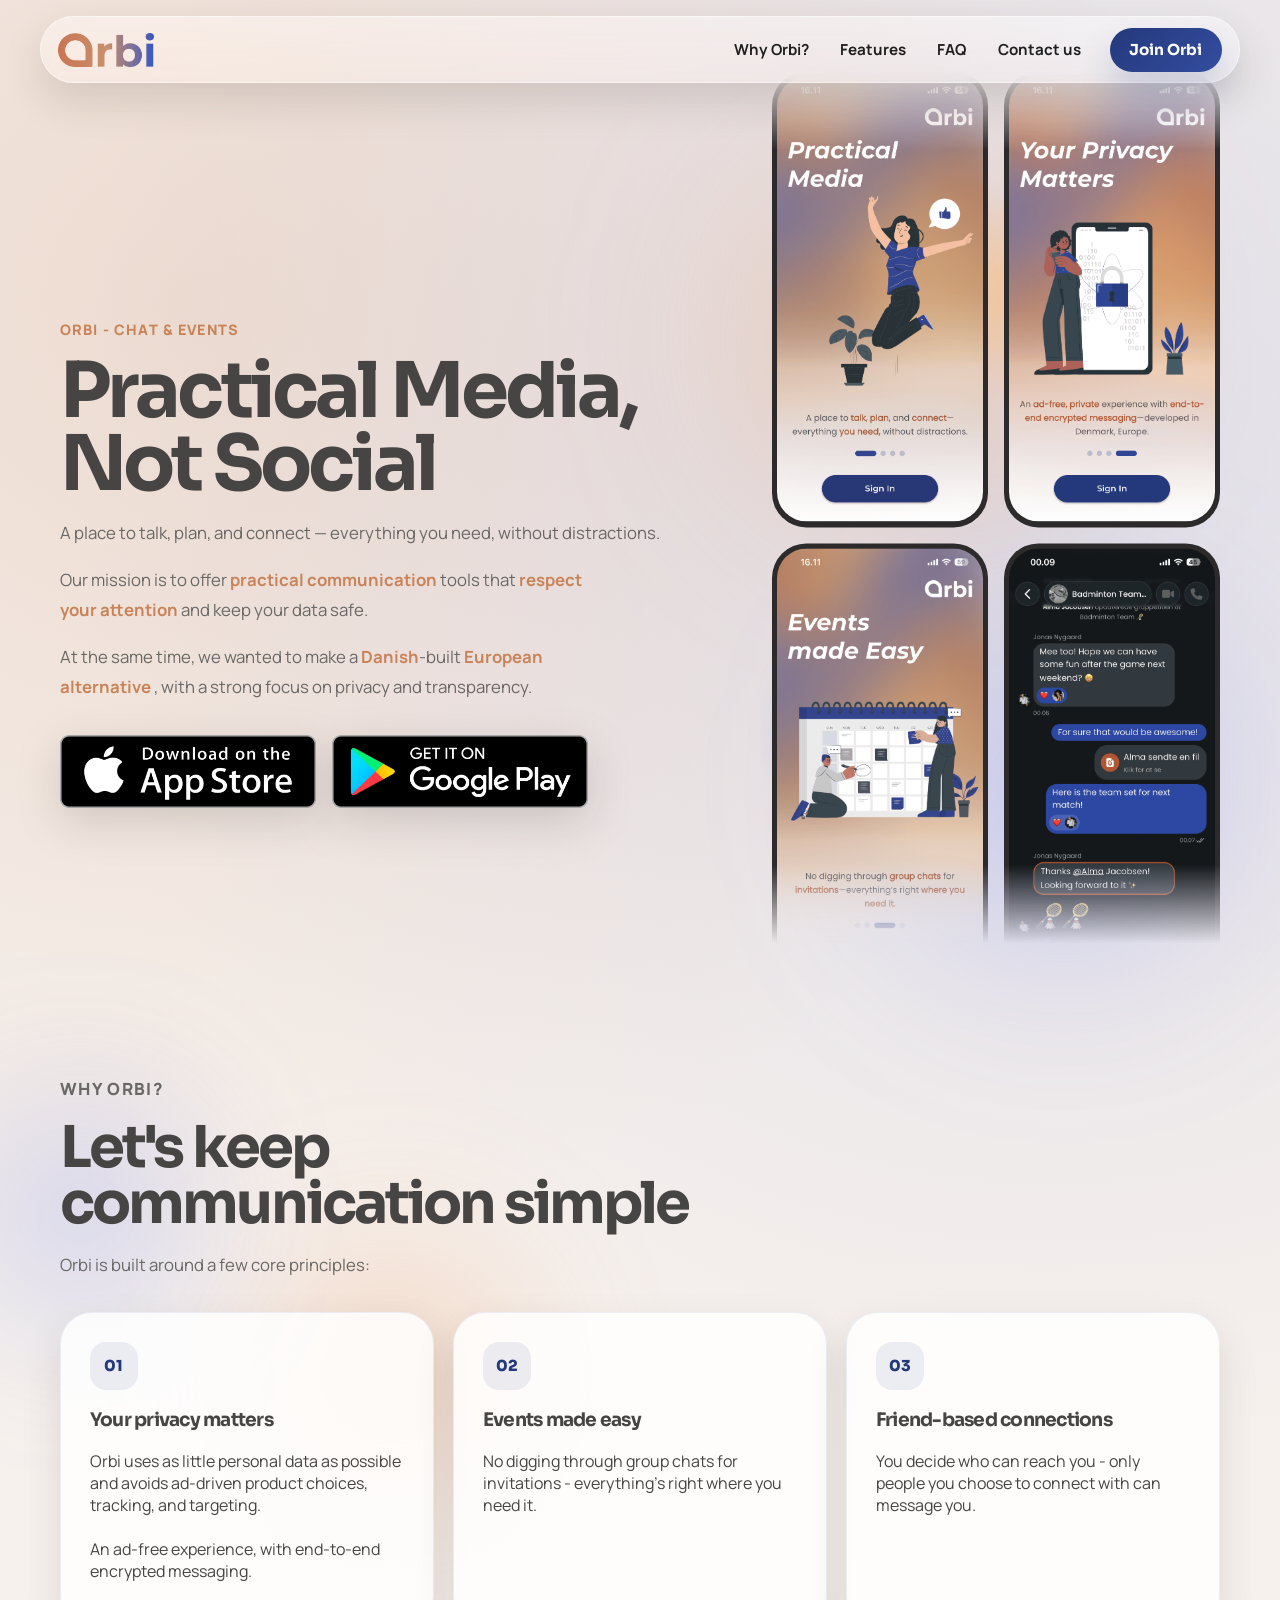
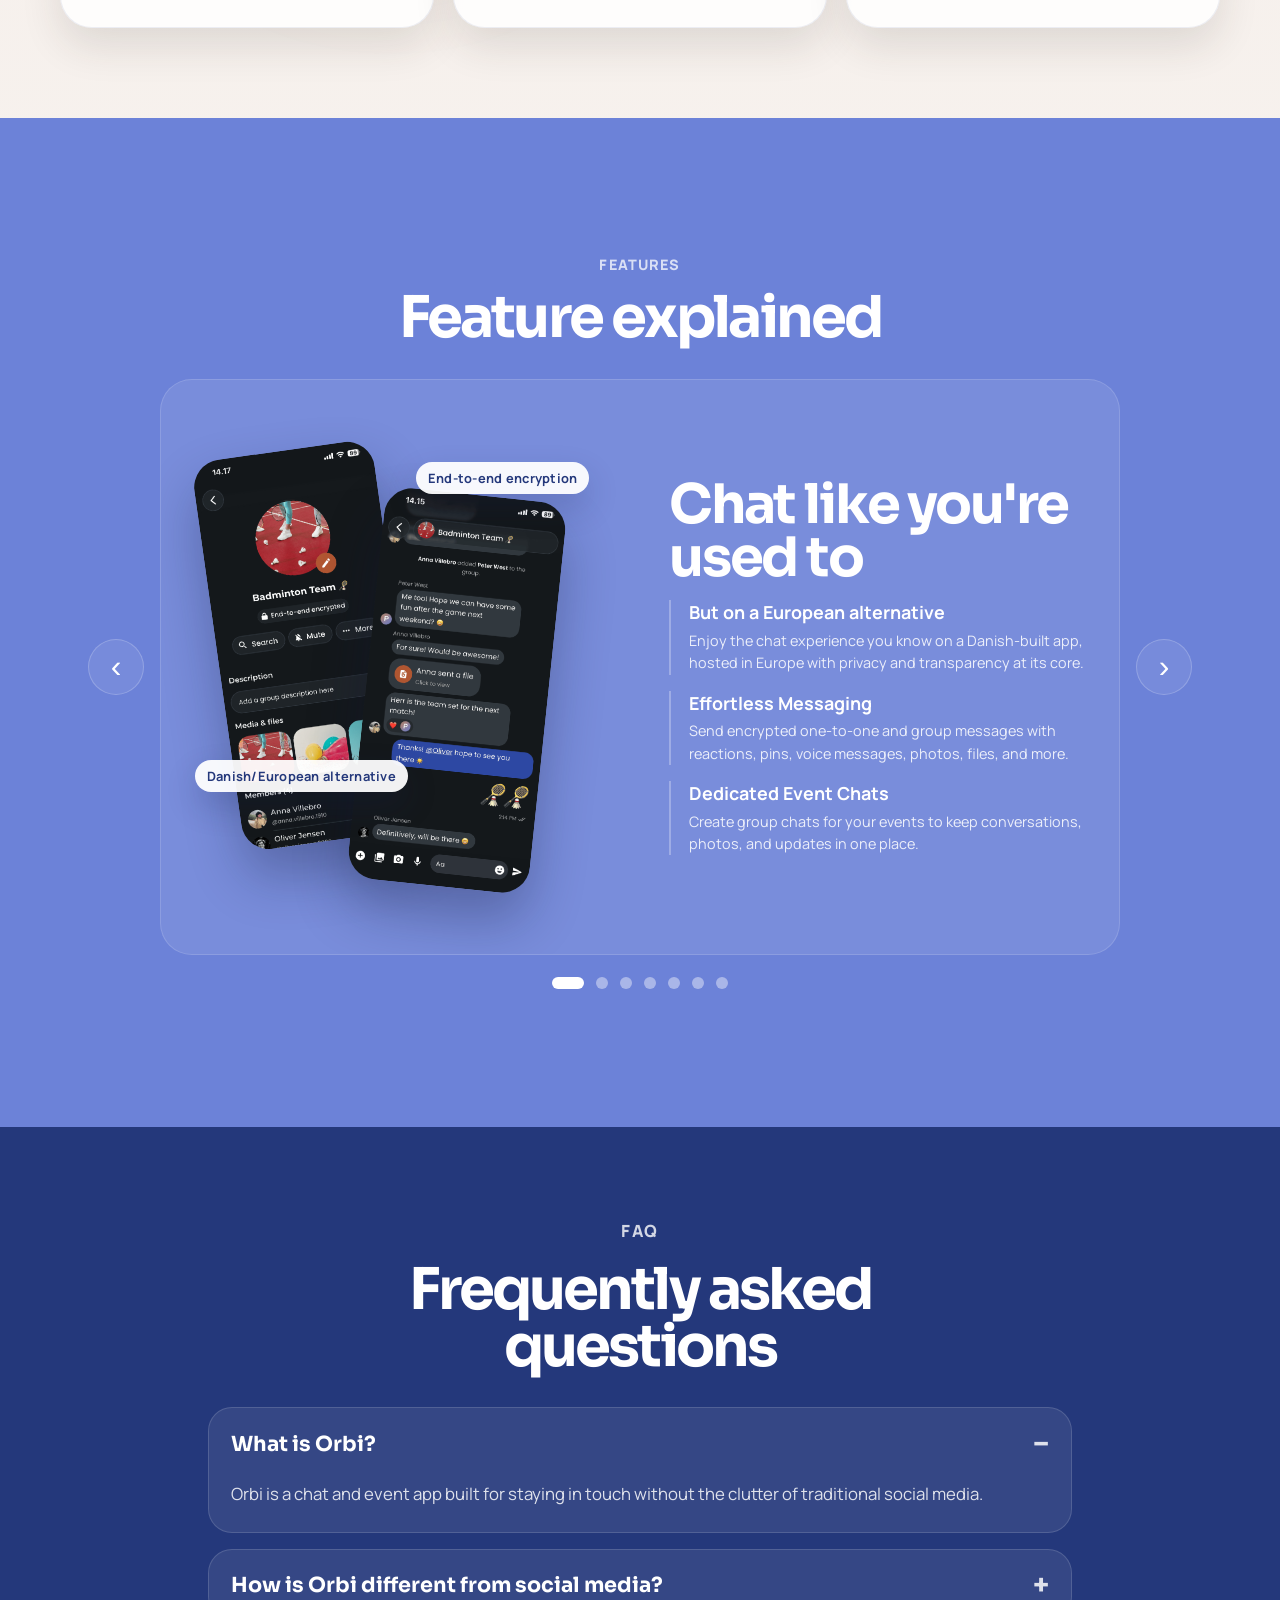
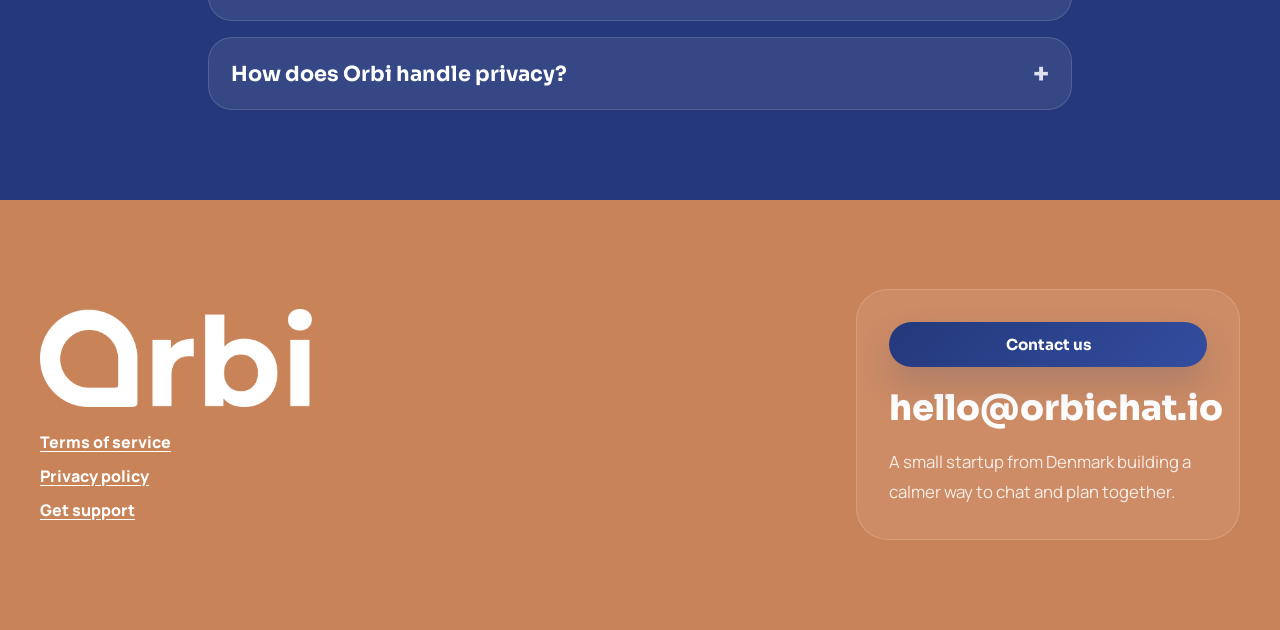
==== commit 6598d519: "feature chats" ====
--- a/index.html
+++ b/index.html
@@ -123,11 +123,11 @@
               A place to talk, plan, and connect — everything you need, without distractions.
             </p>
             <p class="hero-subtext">
-              Our mission is to offer practical communication tools that <span class="highlight">respect your attention</span>
+              Our mission is to offer <span class="highlight">practical communication</span> tools that <span class="highlight">respect your attention</span>
               and keep your data safe.
             </p>
             <p class="hero-subtext">
-              At the same time, we wanted to build a <span class="highlight">European alternative</span> 
+              At the same time, we wanted to make a <span class="highlight">Danish</span>-built <span class="highlight">European alternative</span>
               , with a strong focus on privacy and transparency.
             </p>
             <div class="store-actions" id="download">
@@ -314,7 +314,58 @@
 
               <div class="carousel-viewport">
                 <div class="carousel-track" data-carousel-track>
-                  <article class="feature-slide screenshot-feature is-active">
+                  <article class="feature-slide screenshot-feature messaging-feature is-active">
+                    <div class="feature-slide-shell">
+                      <div class="feature-visual messaging-visual" aria-hidden="true">
+                        <div class="messaging-stage">
+                          <figure class="messaging-info-shot">
+                            <img
+                              src="assets/hero-chat-information.png"
+                              alt=""
+                            />
+                          </figure>
+                          <figure class="messaging-thread-shot">
+                            <img
+                              src="assets/hero-chat-thread-full.png"
+                              alt=""
+                            />
+                          </figure>
+                          <div class="floating-card messaging-chip messaging-chip-top">
+                            End-to-end encryption
+                          </div>
+                          <div class="floating-card messaging-chip messaging-chip-bottom">
+                            Danish/European alternative
+                          </div>
+                        </div>
+                      </div>
+                      <div class="feature-copy">
+                        <h3>Chat like you're used to</h3>
+                        <div class="feature-callout">
+                          <strong>But on a European alternative</strong>
+                          <span>
+                            Enjoy the chat experience you know on a Danish-built app, 
+                            hosted in Europe with privacy and transparency at its core.
+                          </span>
+                        </div>
+                        <div class="feature-callout">
+                          <strong>Effortless Messaging</strong>
+                          <span>
+                           Send encrypted one-to-one and group messages with reactions, 
+                           pins, voice messages, photos, files, and more.
+                          </span>
+                        </div>
+                        <div class="feature-callout">
+                          <strong>Dedicated Event Chats</strong>
+                          <span>
+                            Create group chats for your events to keep
+                            conversations, photos, and updates in one place.
+                          </span>
+                        </div>
+                      </div>
+                    </div>
+                  </article>
+
+                  <article class="feature-slide screenshot-feature">
                     <div class="feature-slide-shell">
                       <div class="feature-visual screenshot-stack-visual" aria-hidden="true">
                         <div class="feature-stack-stage">
@@ -493,41 +544,41 @@
                     </div>
                   </article>
 
-                  <article class="feature-slide screenshot-feature messaging-feature">
+                  <article class="feature-slide screenshot-feature appearance-feature">
                     <div class="feature-slide-shell">
-                      <div class="feature-visual messaging-visual" aria-hidden="true">
-                        <div class="messaging-stage">
-                          <figure class="messaging-info-shot">
-                            <img
-                              src="assets/hero-chat-information.png"
-                              alt=""
-                            />
-                          </figure>
-                          <figure class="messaging-thread-shot">
-                            <img
-                              src="assets/hero-chat-thread-full.png"
-                              alt=""
-                            />
-                          </figure>
-                          <div class="floating-card messaging-chip messaging-chip-top">
-                            Reactions &amp; files
-                          </div>
-                          <div class="floating-card messaging-chip messaging-chip-bottom">
-                            Event chat groups
+                      <div class="feature-visual appearance-visual" aria-hidden="true">
+                        <div class="appearance-stage">
+                          <figure class="appearance-dark-shot">
+                            <img
+                              src="assets/hero-dark-mode-event.png"
+                              alt=""
+                            />
+                          </figure>
+                          <figure class="appearance-light-shot">
+                            <img
+                              src="assets/hero-light-mode-event.png"
+                              alt=""
+                            />
+                          </figure>
+                          <div class="floating-card appearance-chip appearance-chip-top">
+                            Light mode
+                          </div>
+                          <div class="floating-card appearance-chip appearance-chip-bottom">
+                            Dark mode
                           </div>
                         </div>
                       </div>
                       <div class="feature-copy">
-                        <h3>Messaging built for real plans</h3>
+                        <h3>Light or dark, your choice</h3>
                         <p class="feature-callout">
-                          Chat one-to-one or in groups, react to messages, share
-                          photos and files, and create chat groups around events.
-                          Group info keeps members, media, and settings easy to
-                          manage.
+                          Switch between light and dark mode whenever you like.
+                          Orbi keeps chats, events, and comments readable in
+                          whichever look feels best.
                         </p>
                       </div>
                     </div>
                   </article>
+
                 </div>
               </div>
 
@@ -559,6 +610,9 @@
               </button>
               <button class="dot" type="button" data-carousel-dot="5">
                 <span class="sr-only">Feature 6</span>
+              </button>
+              <button class="dot" type="button" data-carousel-dot="6">
+                <span class="sr-only">Feature 7</span>
               </button>
             </div>
           </div>
--- a/styles.css
+++ b/styles.css
@@ -737,7 +737,8 @@
 .tags-feature .feature-slide-shell,
 .backup-feature .feature-slide-shell,
 .friends-feature .feature-slide-shell,
-.messaging-feature .feature-slide-shell {
+.messaging-feature .feature-slide-shell,
+.appearance-feature .feature-slide-shell {
   align-content: center;
 }
 
@@ -763,8 +764,25 @@
 }
 
 .feature-callout {
+  display: grid;
+  gap: 0.35rem;
   padding-left: 1.1rem;
   border-left: 2px solid rgba(255, 255, 255, 0.28);
+}
+
+.feature-callout + .feature-callout {
+  margin-top: 1rem;
+}
+
+.feature-callout strong {
+  color: #fff;
+  font-size: clamp(1rem, 1.4vw, 1.12rem);
+}
+
+.feature-callout span {
+  color: rgba(255, 255, 255, 0.86);
+  font-size: clamp(0.9rem, 1.1vw, 1rem);
+  line-height: 1.55;
 }
 
 .feature-points {
@@ -803,7 +821,8 @@
 .tags-visual,
 .backup-visual,
 .friends-visual,
-.messaging-visual {
+.messaging-visual,
+.appearance-visual {
   --stack-scale: 0.82;
   position: relative;
   width: calc(29.5rem * var(--stack-scale));
@@ -816,7 +835,8 @@
 .tags-stage,
 .backup-stage,
 .friends-stage,
-.messaging-stage {
+.messaging-stage,
+.appearance-stage {
   position: relative;
   width: calc(29.5rem * var(--stack-scale));
   height: calc(34rem * var(--stack-scale));
@@ -971,6 +991,39 @@
 
 .messaging-info-shot img,
 .messaging-thread-shot img {
+  display: block;
+  width: 100%;
+  height: auto;
+}
+
+.appearance-dark-shot,
+.appearance-light-shot {
+  position: absolute;
+  margin: 0;
+  overflow: hidden;
+  box-shadow: 0 28px 54px rgba(15, 22, 56, 0.32);
+}
+
+.appearance-dark-shot {
+  left: calc(0.45rem * var(--stack-scale));
+  top: calc(0.45rem * var(--stack-scale));
+  width: calc(13.85rem * var(--stack-scale));
+  border-radius: calc(2.15rem * var(--stack-scale));
+  transform: rotate(-8deg);
+  z-index: 1;
+}
+
+.appearance-light-shot {
+  left: calc(11.8rem * var(--stack-scale));
+  top: calc(3.85rem * var(--stack-scale));
+  width: calc(13.85rem * var(--stack-scale));
+  border-radius: calc(2.15rem * var(--stack-scale));
+  transform: rotate(6deg);
+  z-index: 2;
+}
+
+.appearance-dark-shot img,
+.appearance-light-shot img {
   display: block;
   width: 100%;
   height: auto;
@@ -1095,11 +1148,11 @@
 
 .top-chip {
   left: calc(20.2rem * var(--stack-scale));
-  top: calc(0.75rem * var(--stack-scale));
+  top: calc(1.4rem * var(--stack-scale));
 }
 
 .glance-chip {
-  left: calc(16.6rem * var(--stack-scale));
+  left: calc(15.6rem * var(--stack-scale));
   min-width: calc(11.4rem * var(--stack-scale));
   text-align: center;
   white-space: nowrap;
@@ -1222,13 +1275,50 @@
 }
 
 .messaging-chip-top {
+  left: calc(15.6rem * var(--stack-scale));
+  top: calc(1.4rem * var(--stack-scale));
+  min-width: calc(12.8rem * var(--stack-scale));
+  text-align: center;
+  white-space: nowrap;
+}
+
+.messaging-chip-bottom {
+  left: calc(-1.25rem * var(--stack-scale));
+  top: calc(24.15rem * var(--stack-scale));
+  min-width: calc(11.7rem * var(--stack-scale));
+  text-align: center;
+  white-space: nowrap;
+}
+
+.appearance-chip {
+  max-width: none;
+  border-radius: 999px;
+  background: rgba(255, 255, 255, 0.94);
+  color: #24387b;
+  font-size: 0.86rem;
+  letter-spacing: 0.02em;
+  box-shadow: 0 14px 32px rgba(26, 36, 84, 0.2);
+}
+
+.appearance-chip-top {
   left: calc(16.6rem * var(--stack-scale));
   top: calc(0.75rem * var(--stack-scale));
 }
 
-.messaging-chip-bottom {
+.appearance-chip-bottom {
   left: calc(1.15rem * var(--stack-scale));
   top: calc(21.25rem * var(--stack-scale));
+}
+
+.screenshot-feature .floating-card {
+  max-width: none;
+  padding:
+    clamp(0.45rem, calc(0.68rem * var(--stack-scale)), 0.68rem)
+    clamp(0.65rem, calc(0.9rem * var(--stack-scale)), 0.9rem);
+  font-size: clamp(0.6875rem, calc(0.98rem * var(--stack-scale)), 0.98rem);
+  line-height: 1.1;
+  text-align: center;
+  white-space: nowrap;
 }
 
 .carousel-dots {
@@ -1601,7 +1691,8 @@
   .tags-feature .feature-slide-shell,
   .backup-feature .feature-slide-shell,
   .friends-feature .feature-slide-shell,
-  .messaging-feature .feature-slide-shell {
+  .messaging-feature .feature-slide-shell,
+  .appearance-feature .feature-slide-shell {
     justify-content: center;
   }
 
@@ -1610,7 +1701,8 @@
   .tags-visual,
   .backup-visual,
   .friends-visual,
-  .messaging-visual {
+  .messaging-visual,
+  .appearance-visual {
     --stack-scale: 0.74;
     width: min(100%, calc(29.5rem * var(--stack-scale)));
     min-height: calc(34rem * var(--stack-scale));
@@ -1754,7 +1846,8 @@
   .tags-visual,
   .backup-visual,
   .friends-visual,
-  .messaging-visual {
+  .messaging-visual,
+  .appearance-visual {
     --stack-scale: 0.68;
     width: min(100%, calc(29.5rem * var(--stack-scale)));
     min-height: calc(34rem * var(--stack-scale));
@@ -1793,7 +1886,8 @@
   .tags-visual,
   .backup-visual,
   .friends-visual,
-  .messaging-visual {
+  .messaging-visual,
+  .appearance-visual {
     --stack-scale: 0.54;
     width: min(100%, calc(29.5rem * var(--stack-scale)));
     min-height: calc(34rem * var(--stack-scale));
@@ -1807,7 +1901,8 @@
   .tags-visual,
   .backup-visual,
   .friends-visual,
-  .messaging-visual {
+  .messaging-visual,
+  .appearance-visual {
     --stack-scale: 0.45;
   }
 }
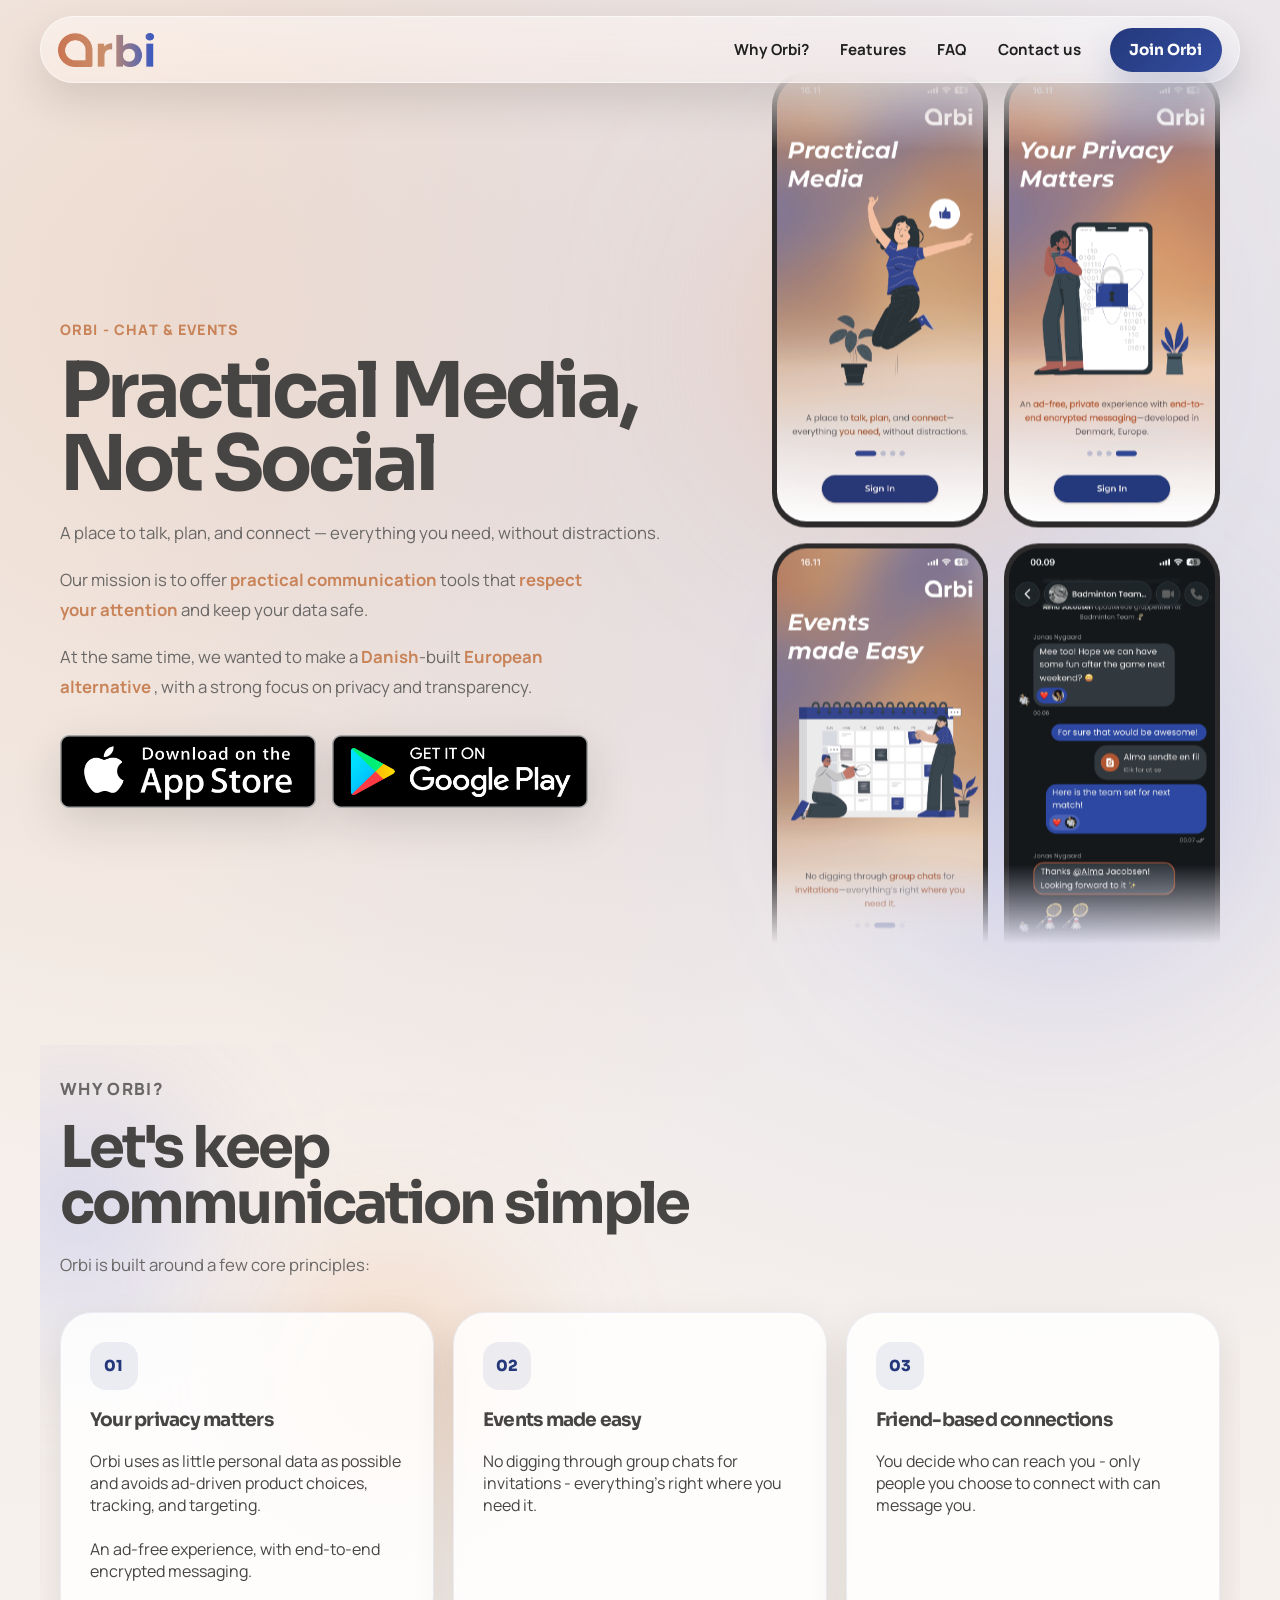
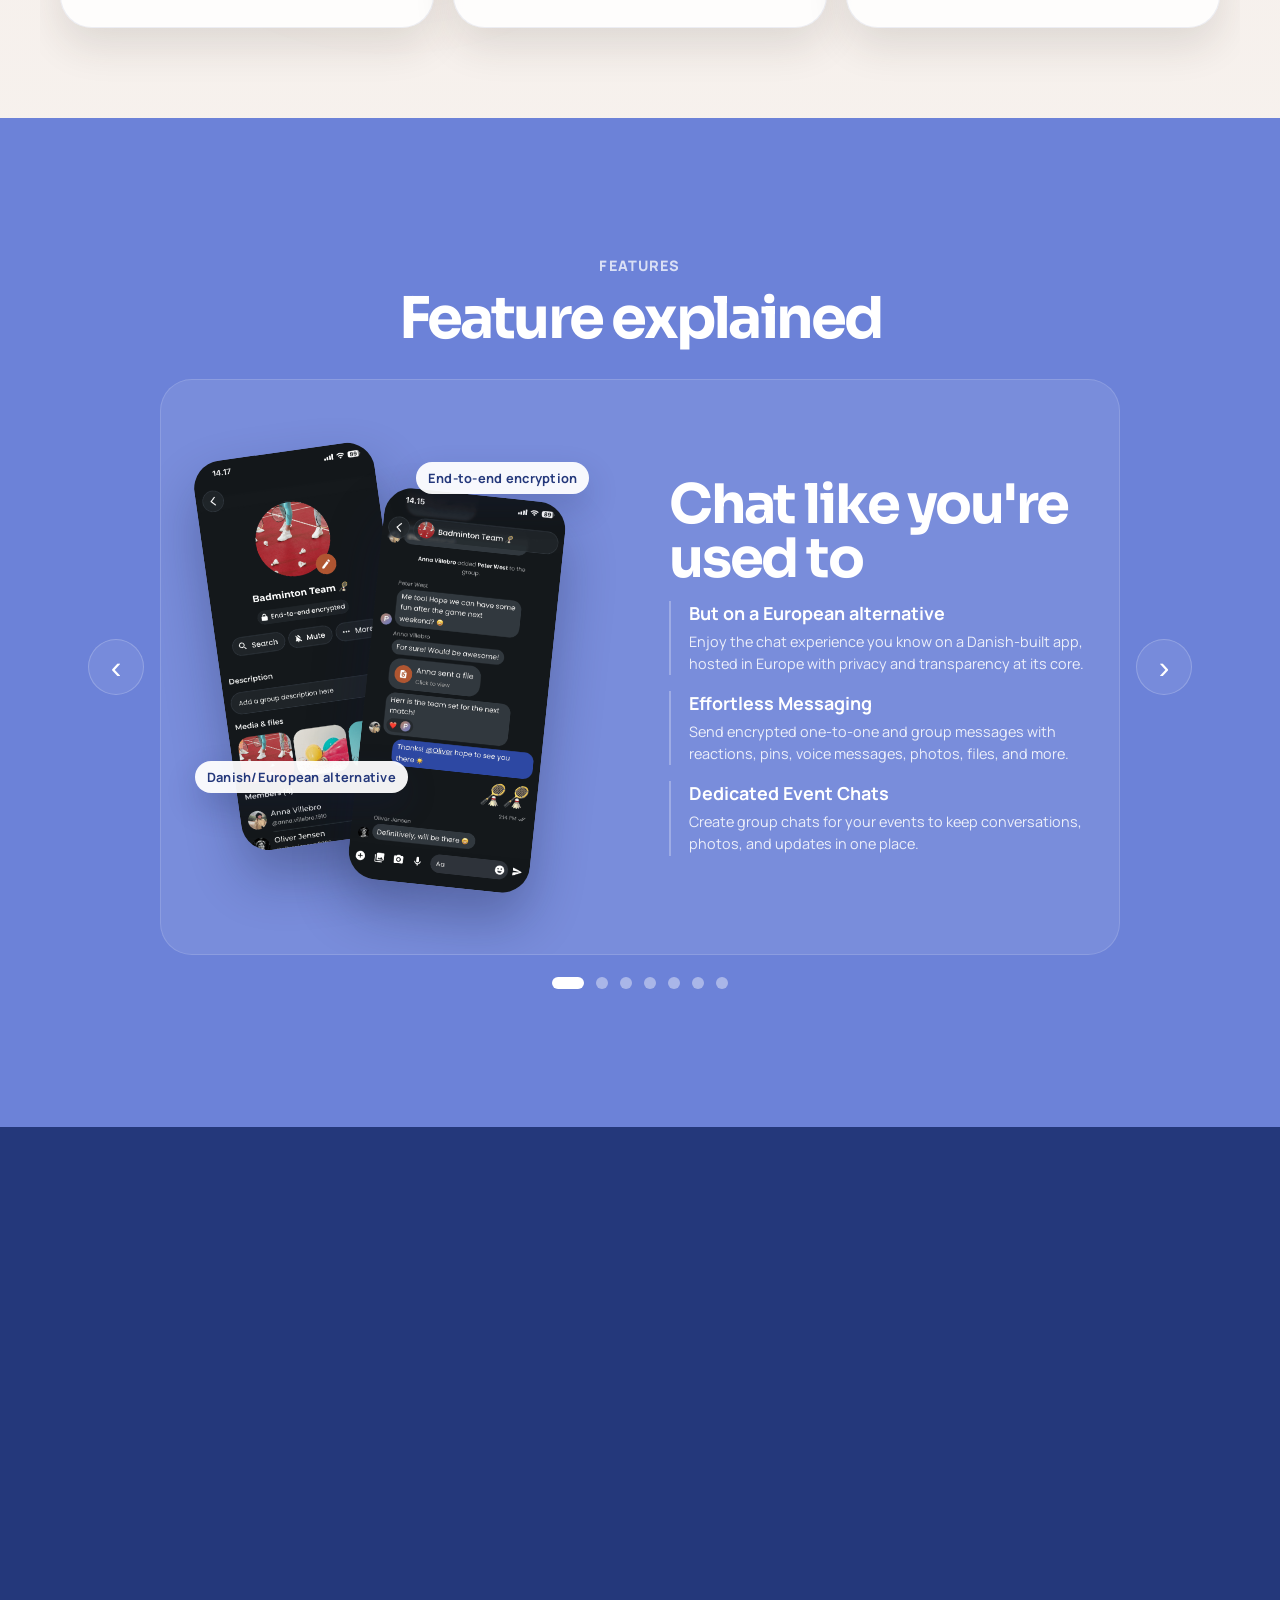
==== commit 67e7289f: "speed update" ====
--- a/index.html
+++ b/index.html
@@ -165,48 +165,51 @@
                 <div class="marquee-track">
                   <div class="marquee-set">
                     <figure class="marquee-shot">
-                      <img src="assets/hero-practical-media.png" alt="" />
-                    </figure>
-                    <figure class="marquee-shot">
-                      <img src="assets/hero-events-made-easy.png" alt="" />
-                    </figure>
-                    <figure class="marquee-shot">
-                      <img src="assets/hero-chats-list.png" alt="" />
-                    </figure>
-                    <figure class="marquee-shot">
-                      <img src="assets/hero-group-details.png" alt="" />
+                      <img src="assets/hero-practical-media.png" alt="" decoding="async" />
+                    </figure>
+                    <figure class="marquee-shot">
+                      <img src="assets/hero-events-made-easy.png" alt="" decoding="async" />
+                    </figure>
+                    <figure class="marquee-shot">
+                      <img src="assets/hero-chats-list.png" alt="" decoding="async" />
+                    </figure>
+                    <figure class="marquee-shot">
+                      <img src="assets/hero-group-details.png" alt="" decoding="async" />
                     </figure>
                     <figure class="marquee-shot">
                       <img
                         src="assets/hero-friend-based-connections.png"
                         alt=""
+                        decoding="async"
                       />
                     </figure>
                     <figure class="marquee-shot">
-                      <img src="assets/hero-birthday-light.png" alt="" />
+                      <img src="assets/hero-birthday-light.png" alt="" decoding="async" />
                     </figure>
                   </div>
                   <div class="marquee-set" aria-hidden="true">
                     <figure class="marquee-shot">
-                      <img src="assets/hero-practical-media.png" alt="" />
-                    </figure>
-                    <figure class="marquee-shot">
-                      <img src="assets/hero-events-made-easy.png" alt="" />
-                    </figure>
-                    <figure class="marquee-shot">
-                      <img src="assets/hero-chats-list.png" alt="" />
-                    </figure>
-                    <figure class="marquee-shot">
-                      <img src="assets/hero-group-details.png" alt="" />
+                      <img src="assets/hero-practical-media.png" alt="" loading="lazy" decoding="async" />
+                    </figure>
+                    <figure class="marquee-shot">
+                      <img src="assets/hero-events-made-easy.png" alt="" loading="lazy" decoding="async" />
+                    </figure>
+                    <figure class="marquee-shot">
+                      <img src="assets/hero-chats-list.png" alt="" loading="lazy" decoding="async" />
+                    </figure>
+                    <figure class="marquee-shot">
+                      <img src="assets/hero-group-details.png" alt="" loading="lazy" decoding="async" />
                     </figure>
                     <figure class="marquee-shot">
                       <img
                         src="assets/hero-friend-based-connections.png"
                         alt=""
+                        loading="lazy"
+                        decoding="async"
                       />
                     </figure>
                     <figure class="marquee-shot">
-                      <img src="assets/hero-birthday-light.png" alt="" />
+                      <img src="assets/hero-birthday-light.png" alt="" loading="lazy" decoding="async" />
                     </figure>
                   </div>
                 </div>
@@ -216,36 +219,36 @@
                 <div class="marquee-track">
                   <div class="marquee-set">
                     <figure class="marquee-shot">
-                      <img src="assets/hero-privacy-matters.png" alt="" />
-                    </figure>
-                    <figure class="marquee-shot">
-                      <img src="assets/hero-chat-thread.png" alt="" />
-                    </figure>
-                    <figure class="marquee-shot">
-                      <img src="assets/hero-events-list.png" alt="" />
-                    </figure>
-                    <figure class="marquee-shot">
-                      <img src="assets/hero-birthday-dark.png" alt="" />
-                    </figure>
-                    <figure class="marquee-shot">
-                      <img src="assets/hero-find-friends.png" alt="" />
+                      <img src="assets/hero-privacy-matters.png" alt="" decoding="async" />
+                    </figure>
+                    <figure class="marquee-shot">
+                      <img src="assets/hero-chat-thread.png" alt="" decoding="async" />
+                    </figure>
+                    <figure class="marquee-shot">
+                      <img src="assets/hero-events-list.png" alt="" decoding="async" />
+                    </figure>
+                    <figure class="marquee-shot">
+                      <img src="assets/hero-birthday-dark.png" alt="" decoding="async" />
+                    </figure>
+                    <figure class="marquee-shot">
+                      <img src="assets/hero-find-friends.png" alt="" decoding="async" />
                     </figure>
                   </div>
                   <div class="marquee-set" aria-hidden="true">
                     <figure class="marquee-shot">
-                      <img src="assets/hero-privacy-matters.png" alt="" />
-                    </figure>
-                    <figure class="marquee-shot">
-                      <img src="assets/hero-chat-thread.png" alt="" />
-                    </figure>
-                    <figure class="marquee-shot">
-                      <img src="assets/hero-events-list.png" alt="" />
-                    </figure>
-                    <figure class="marquee-shot">
-                      <img src="assets/hero-birthday-dark.png" alt="" />
-                    </figure>
-                    <figure class="marquee-shot">
-                      <img src="assets/hero-find-friends.png" alt="" />
+                      <img src="assets/hero-privacy-matters.png" alt="" loading="lazy" decoding="async" />
+                    </figure>
+                    <figure class="marquee-shot">
+                      <img src="assets/hero-chat-thread.png" alt="" loading="lazy" decoding="async" />
+                    </figure>
+                    <figure class="marquee-shot">
+                      <img src="assets/hero-events-list.png" alt="" loading="lazy" decoding="async" />
+                    </figure>
+                    <figure class="marquee-shot">
+                      <img src="assets/hero-birthday-dark.png" alt="" loading="lazy" decoding="async" />
+                    </figure>
+                    <figure class="marquee-shot">
+                      <img src="assets/hero-find-friends.png" alt="" loading="lazy" decoding="async" />
                     </figure>
                   </div>
                 </div>
@@ -322,12 +325,16 @@
                             <img
                               src="assets/hero-chat-information.png"
                               alt=""
+                              loading="lazy"
+                              decoding="async"
                             />
                           </figure>
                           <figure class="messaging-thread-shot">
                             <img
                               src="assets/hero-chat-thread-full.png"
                               alt=""
+                              loading="lazy"
+                              decoding="async"
                             />
                           </figure>
                           <div class="floating-card messaging-chip messaging-chip-top">
@@ -373,12 +380,16 @@
                             <img
                               src="assets/hero-events-list.png"
                               alt=""
+                              loading="lazy"
+                              decoding="async"
                             />
                           </figure>
                           <figure class="stacked-screen front-screen">
                             <img
                               src="assets/hero-birthday-dark.png"
                               alt=""
+                              loading="lazy"
+                              decoding="async"
                             />
                           </figure>
                           <div class="floating-card events-chip top-chip glance-chip">
@@ -426,6 +437,8 @@
                             <img
                               src="assets/hero-birthday-profile.png"
                               alt=""
+                              loading="lazy"
+                              decoding="async"
                             />
                           </figure>
                           <div class="floating-card birthday-chip birthday-chip-top">
@@ -458,6 +471,8 @@
                             <img
                               src="assets/hero-chat-tags.png"
                               alt=""
+                              loading="lazy"
+                              decoding="async"
                             />
                           </figure>
                           <div class="floating-card tags-chip tags-chip-top">
@@ -487,6 +502,8 @@
                             <img
                               src="assets/hero-backup-pin.png"
                               alt=""
+                              loading="lazy"
+                              decoding="async"
                             />
                           </figure>
                           <div class="floating-card backup-chip backup-chip-top">
@@ -517,12 +534,16 @@
                             <img
                               src="assets/hero-friend-connections-onboarding.png"
                               alt=""
+                              loading="lazy"
+                              decoding="async"
                             />
                           </figure>
                           <figure class="friends-shot">
                             <img
                               src="assets/hero-find-friends-modal.png"
                               alt=""
+                              loading="lazy"
+                              decoding="async"
                             />
                           </figure>
                           <div class="floating-card friends-chip friends-chip-top">
@@ -552,12 +573,16 @@
                             <img
                               src="assets/hero-dark-mode-event.png"
                               alt=""
+                              loading="lazy"
+                              decoding="async"
                             />
                           </figure>
                           <figure class="appearance-light-shot">
                             <img
                               src="assets/hero-light-mode-event.png"
                               alt=""
+                              loading="lazy"
+                              decoding="async"
                             />
                           </figure>
                           <div class="floating-card appearance-chip appearance-chip-top">
--- a/styles.css
+++ b/styles.css
@@ -45,6 +45,7 @@
 img {
   display: block;
   max-width: 100%;
+  height: auto;
 }
 
 a {
@@ -451,6 +452,8 @@
   display: flex;
   flex-direction: column;
   gap: var(--marquee-gap);
+  transform: translateZ(0);
+  will-change: transform;
 }
 
 .marquee-up .marquee-track {
@@ -471,11 +474,33 @@
   padding: 0.32rem;
   border-radius: 2.15rem;
   background: #2c2a2b;
+  contain: layout paint;
+  overflow: hidden;
 }
 
 .marquee-shot img {
   width: 100%;
   border-radius: 1.85rem;
+}
+
+.principles,
+.feature-band,
+.faq-band,
+.contact-band {
+  content-visibility: auto;
+}
+
+.principles {
+  contain-intrinsic-size: 760px;
+}
+
+.feature-band {
+  contain-intrinsic-size: 1120px;
+}
+
+.faq-band,
+.contact-band {
+  contain-intrinsic-size: 700px;
 }
 
 .glow {
@@ -1767,7 +1792,7 @@
 
   .hero::before,
   .hero::after {
-    filter: blur(62px);
+    filter: blur(42px);
     opacity: 0.88;
   }
 
@@ -1790,7 +1815,7 @@
     top: 13rem;
     width: 12rem;
     height: 12rem;
-    filter: blur(54px);
+    filter: blur(38px);
     opacity: 0.9;
   }
 
@@ -1799,13 +1824,17 @@
     top: 1.25rem;
     width: 10.5rem;
     height: 10.5rem;
-    filter: blur(48px);
+    filter: blur(34px);
     opacity: 0.92;
   }
 
   .hero-marquee {
     --marquee-gap: 0.75rem;
     width: min(100%, 21rem);
+  }
+
+  .glow {
+    display: none;
   }
 
   .marquee-shot {
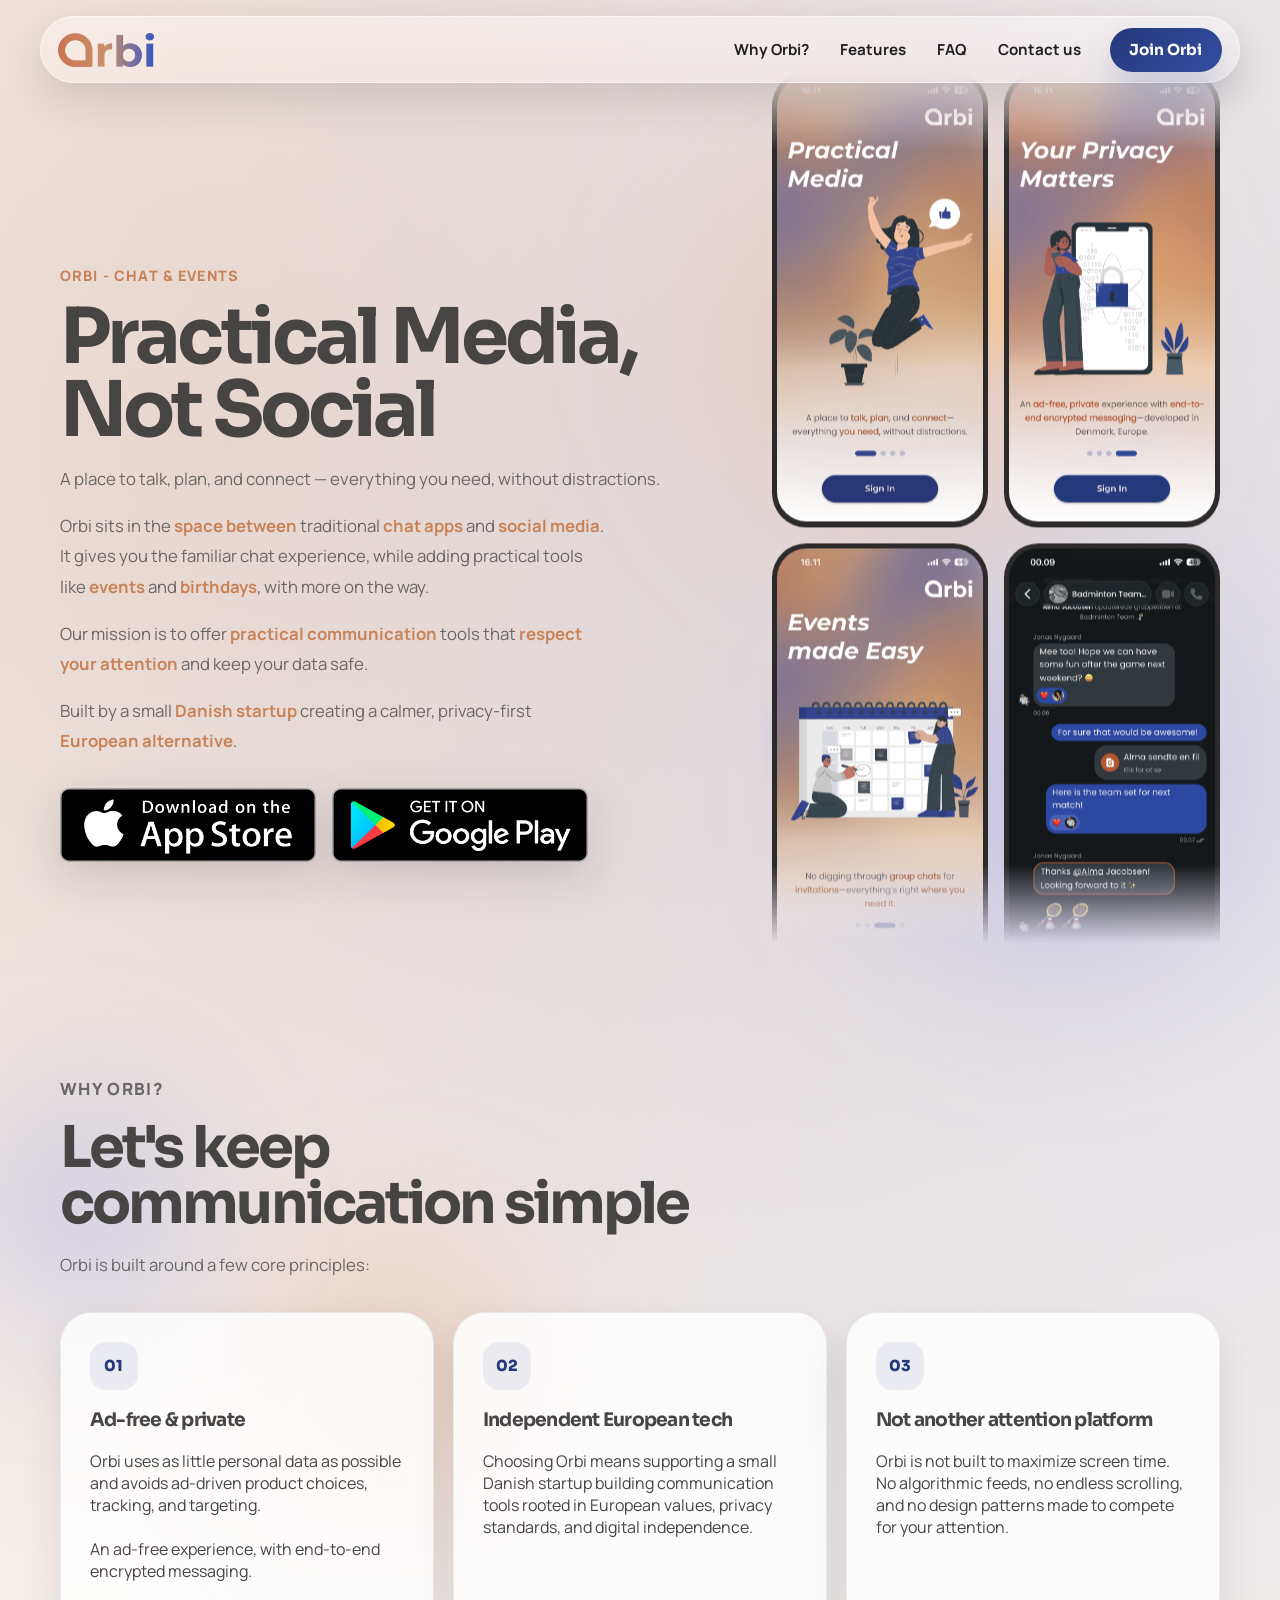
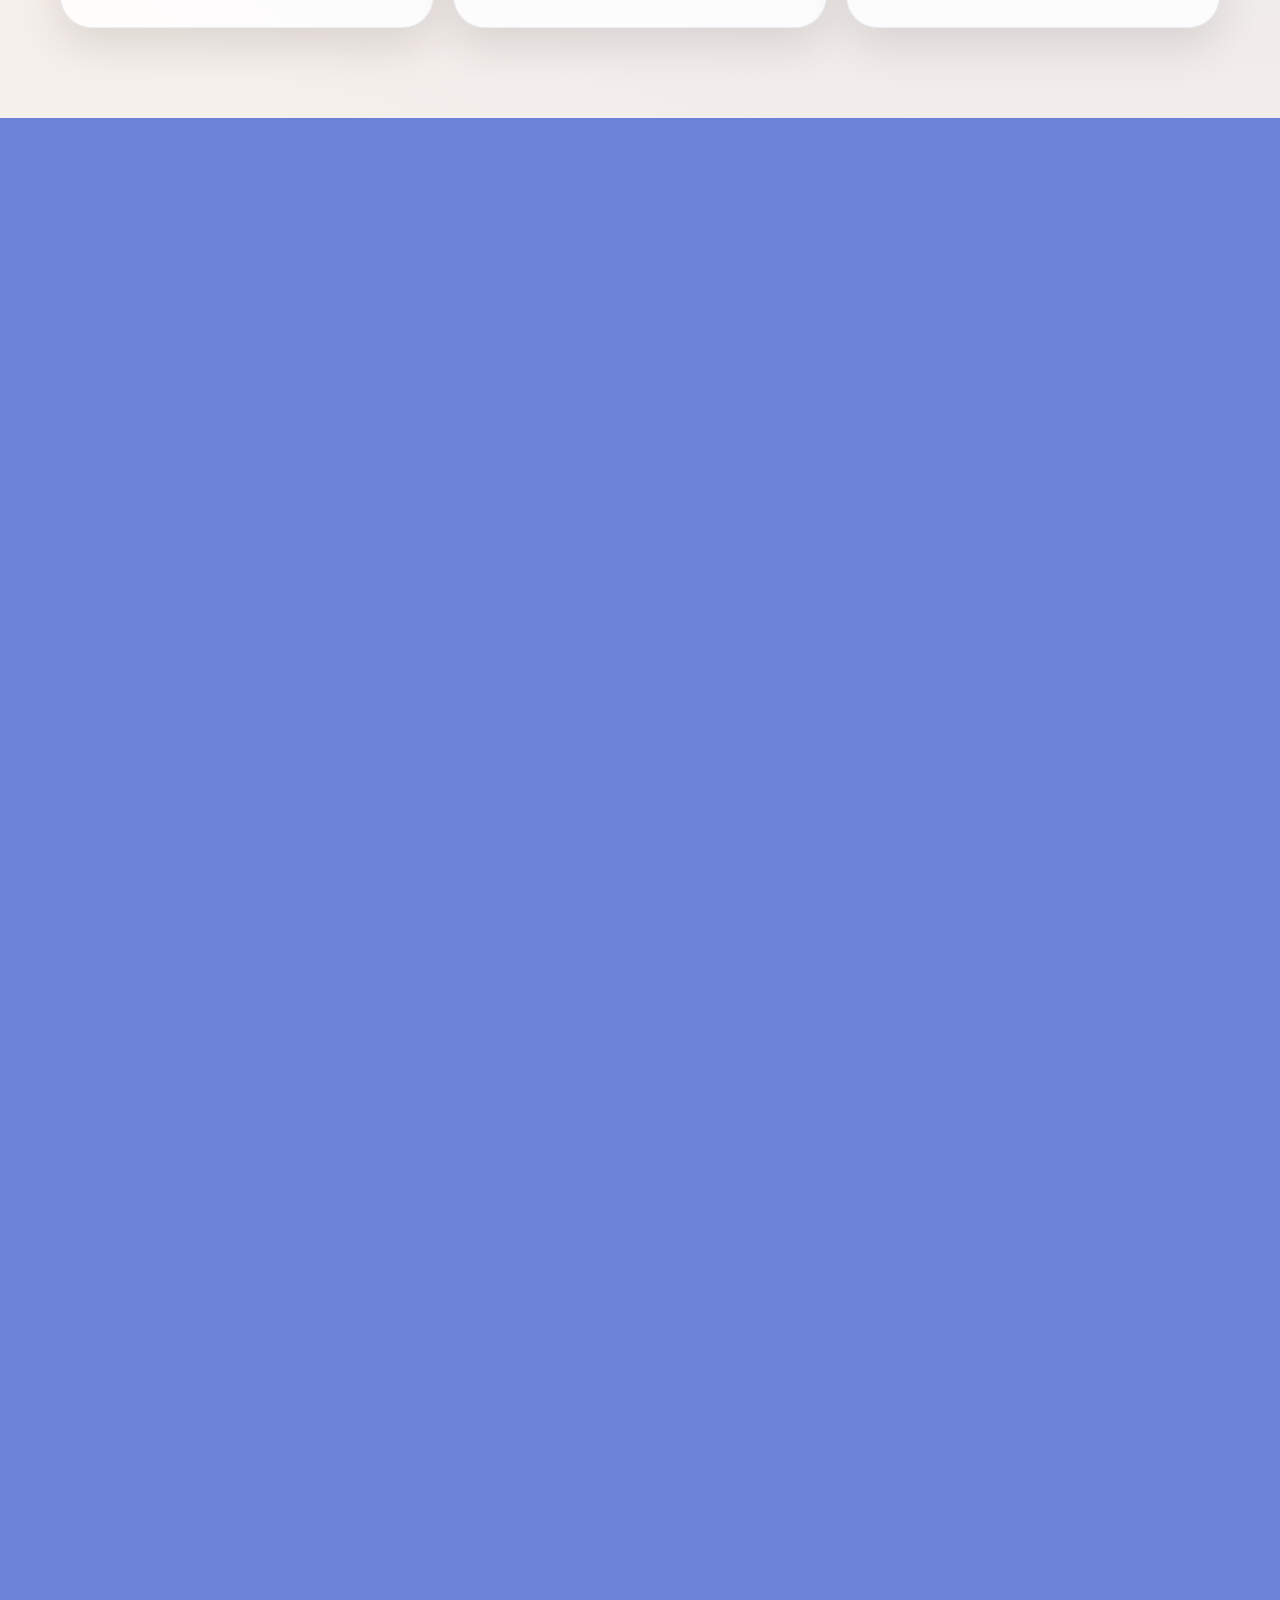
==== commit 862e11bc: "edits to FAQ and support" ====
--- a/index.html
+++ b/index.html
@@ -123,12 +123,19 @@
               A place to talk, plan, and connect — everything you need, without distractions.
             </p>
             <p class="hero-subtext">
-              Our mission is to offer <span class="highlight">practical communication</span> tools that <span class="highlight">respect your attention</span>
+              Orbi sits in the <span class="highlight">space between</span> 
+              traditional <span class="highlight">chat apps</span> and <span class="highlight">social media</span>. 
+              It gives you the familiar chat experience, while adding practical 
+              tools like <span class="highlight">events</span> and <span class="highlight">birthdays</span>, with more on the way.
+            </p>
+            <p class="hero-subtext">
+              Our mission is to offer <span class="highlight">practical communication</span>
+              tools that <span class="highlight">respect your attention</span>
               and keep your data safe.
             </p>
             <p class="hero-subtext">
-              At the same time, we wanted to make a <span class="highlight">Danish</span>-built <span class="highlight">European alternative</span>
-              , with a strong focus on privacy and transparency.
+              Built by a small <span class="highlight">Danish startup</span> creating a calmer,
+              privacy-first <span class="highlight">European alternative</span>.
             </p>
             <div class="store-actions" id="download">
               <a
@@ -269,7 +276,7 @@
           <div class="principle-grid">
             <article class="principle-card" data-reveal>
               <div class="principle-icon">01</div>
-              <h3>Your privacy matters</h3>
+              <h3>Ad-free & private</h3>
               <p>
                 Orbi uses as little personal data as possible and avoids
                 ad-driven product choices, tracking, and targeting.<br><br>
@@ -279,19 +286,19 @@
 
             <article class="principle-card" data-reveal>
               <div class="principle-icon">02</div>
-              <h3>Events made easy</h3>
+              <h3>Independent European tech</h3>
               <p>
-                No digging through group chats for invitations - 
-                everything's right where you need it.
+                Choosing Orbi means supporting a small Danish startup building communication 
+                tools rooted in European values, privacy standards, and digital independence.
               </p>
             </article>
 
             <article class="principle-card" data-reveal>
               <div class="principle-icon">03</div>
-              <h3>Friend-based connections</h3>
+              <h3>Not another attention platform</h3>
               <p>
-                You decide who can reach you - only people you choose to connect 
-                with can message you.
+                Orbi is not built to maximize screen time. No algorithmic feeds, no endless 
+                scrolling, and no design patterns made to compete for your attention.
               </p>
             </article>
 
@@ -350,7 +357,7 @@
                         <div class="feature-callout">
                           <strong>But on a European alternative</strong>
                           <span>
-                            Enjoy the chat experience you know on a Danish-built app, 
+                            Enjoy the chat experience you know but on a Danish-built app,
                             hosted in Europe with privacy and transparency at its core.
                           </span>
                         </div>
@@ -654,25 +661,94 @@
               <details class="faq-item" open>
                 <summary>What is Orbi?</summary>
                 <p>
-                  Orbi is a chat and event app built for staying in touch
-                  without the clutter of traditional social media.
+                  Orbi is a private chat and event app built for staying in
+                  touch without the clutter. You can message friends, plan
+                  events, share updates, and keep the practical parts of your
+                  social life in one place.
+                </p>
+              </details>
+
+              <details class="faq-item">
+                <summary>How is Orbi different from other chat apps?</summary>
+                <p>
+                  Orbi is not just a chat app. It is a European, Danish-built communication 
+                  platform with practical tools like events already included, and more practical communication tools 
+                  coming in the future.
                 </p>
               </details>
 
               <details class="faq-item">
                 <summary>How is Orbi different from social media?</summary>
                 <p>
-                  It is designed as practical media: no algorithmic feed, no
-                  endless scrolling, and no features designed to keep you hooked.
-                </p>
-              </details>
-
-              <details class="faq-item">
-                <summary>How does Orbi handle privacy?</summary>
+                  Orbi is not built around feeds, followers, algorithms, or endless scrolling. 
+                  It is made for direct communication: talking with people you choose, 
+                  planning things together, and staying connected without distractions.
+                </p>
+              </details>
+
+              <details class="faq-item">
+                <summary>Who can message me on Orbi?</summary>
+                <p>
+                  You decide who can reach you. Only people you connect with can
+                  message you directly. If you are added to a group chat, people
+                  in that group can message you there.
+                </p>
+              </details>
+
+              <details class="faq-item">
+                <summary>Is Orbi free to use?</summary>
+                <p>Yes. Orbi is completely free to use.</p>
+              </details>
+
+              <details class="faq-item">
+                <summary>Is Orbi private?</summary>
                 <p>
                   Orbi uses as little personal data as possible, does not depend
                   on ads, and does not use your personal data for advertising or
-                  targeting.
+                  targeting. Your data is used to run and improve the app, not
+                  to sell ads.
+                </p>
+              </details>
+
+              <details class="faq-item">
+                <summary>Does Orbi use end-to-end encryption?</summary>
+                <p>
+                  Yes. Orbi supports end-to-end encrypted chats when encryption
+                  is enabled during chat creation.
+                </p>
+              </details>
+
+              <details class="faq-item">
+                <summary>How do events work in Orbi?</summary>
+                <p>
+                  Events give plans their own place outside messy chat threads.
+                  You can create an event, invite friends, add details like time
+                  and location, track who is going, and keep event updates easy
+                  to find.
+                </p>
+              </details>
+
+              <details class="faq-item">
+                <summary>Can I invite people who are not on Orbi yet?</summary>
+                <p>
+                  Yes. You can invite people to events by SMS, even if they are
+                  not on Orbi yet. This makes it easier to plan with everyone,
+                  not only people already using the app.
+                </p>
+              </details>
+
+              <details class="faq-item">
+                <summary>What happens if I lose access to my account?</summary>
+                <p>
+                  Orbi uses a 6-digit Backup PIN to help you restore access to
+                  your account and encrypted chats on a new device.
+                </p>
+              </details>
+
+              <details class="faq-item">
+                <summary>Who is behind Orbi?</summary>
+                <p>
+                  Orbi is built by a small Danish startup. Our core backend is hosted in Frankfurt, Germany.
                 </p>
               </details>
             </div>
--- a/styles.css
+++ b/styles.css
@@ -483,15 +483,10 @@
   border-radius: 1.85rem;
 }
 
-.principles,
 .feature-band,
 .faq-band,
 .contact-band {
   content-visibility: auto;
-}
-
-.principles {
-  contain-intrinsic-size: 760px;
 }
 
 .feature-band {
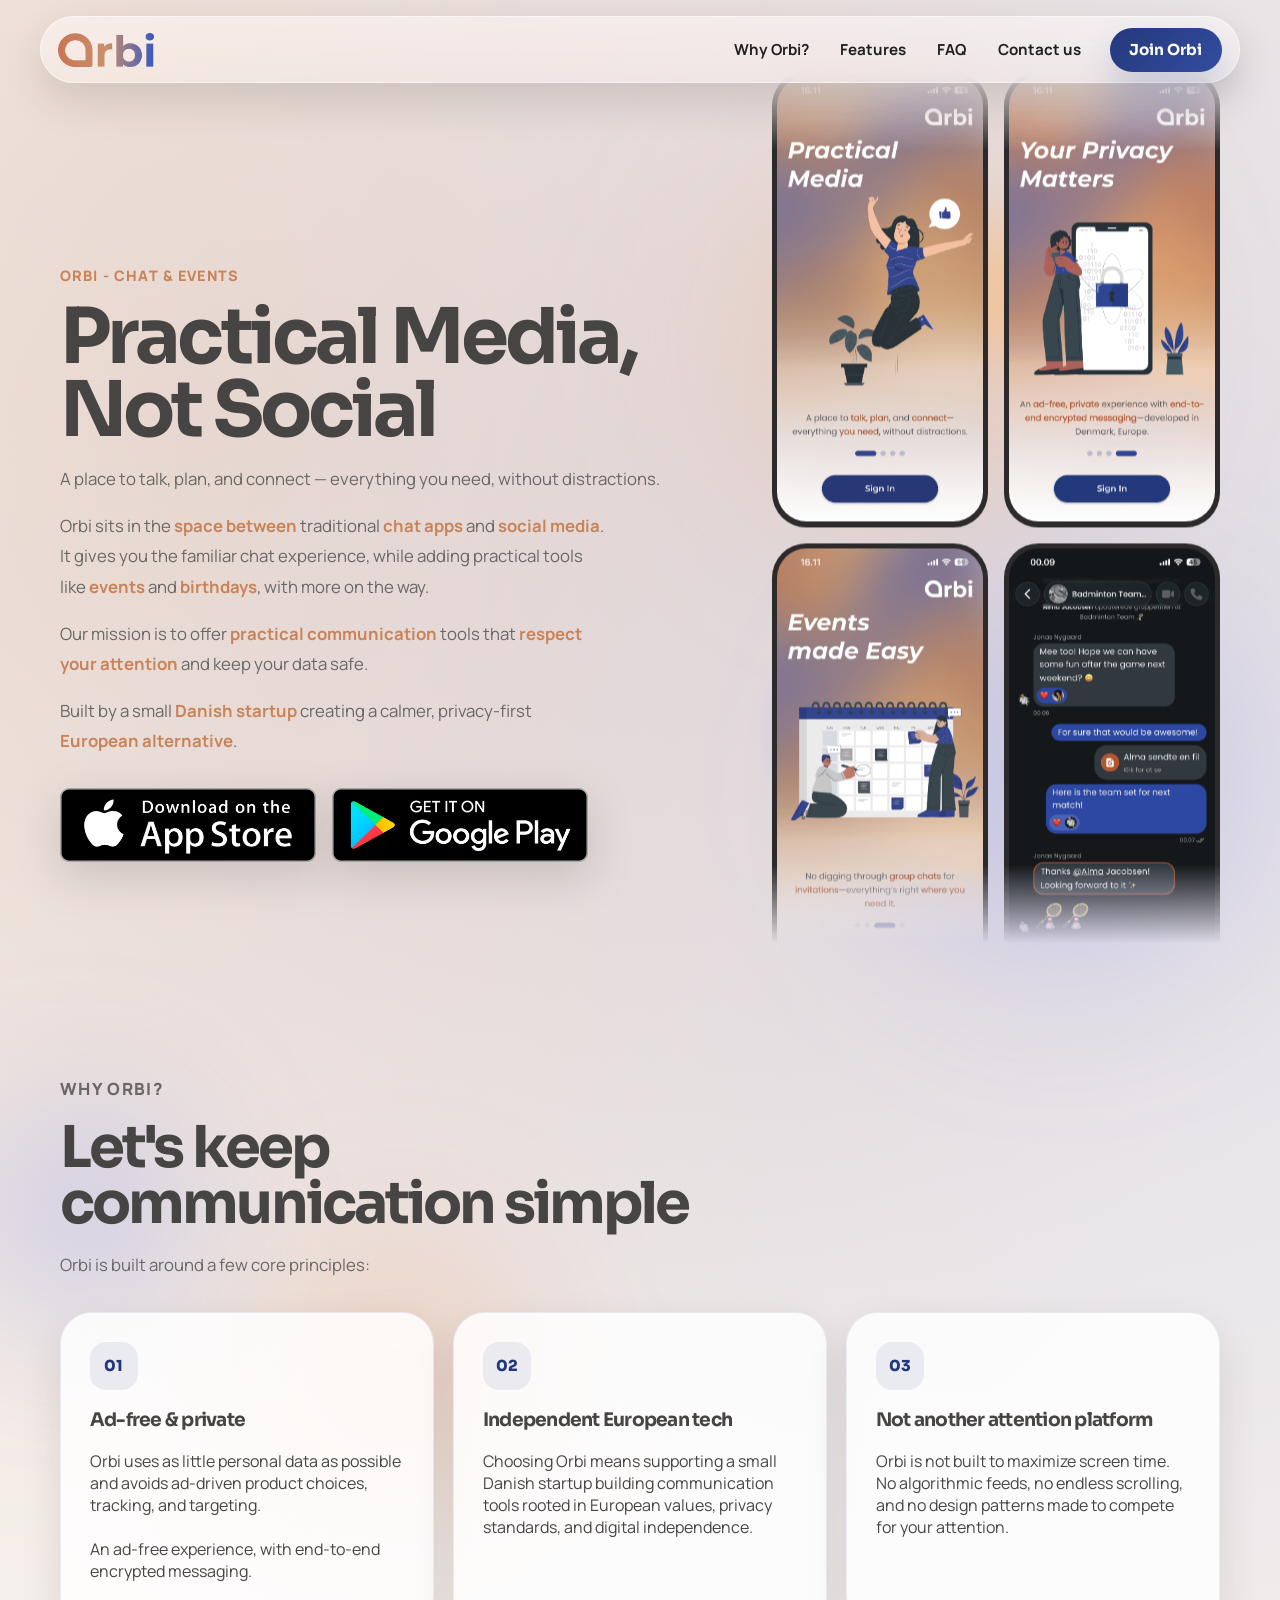
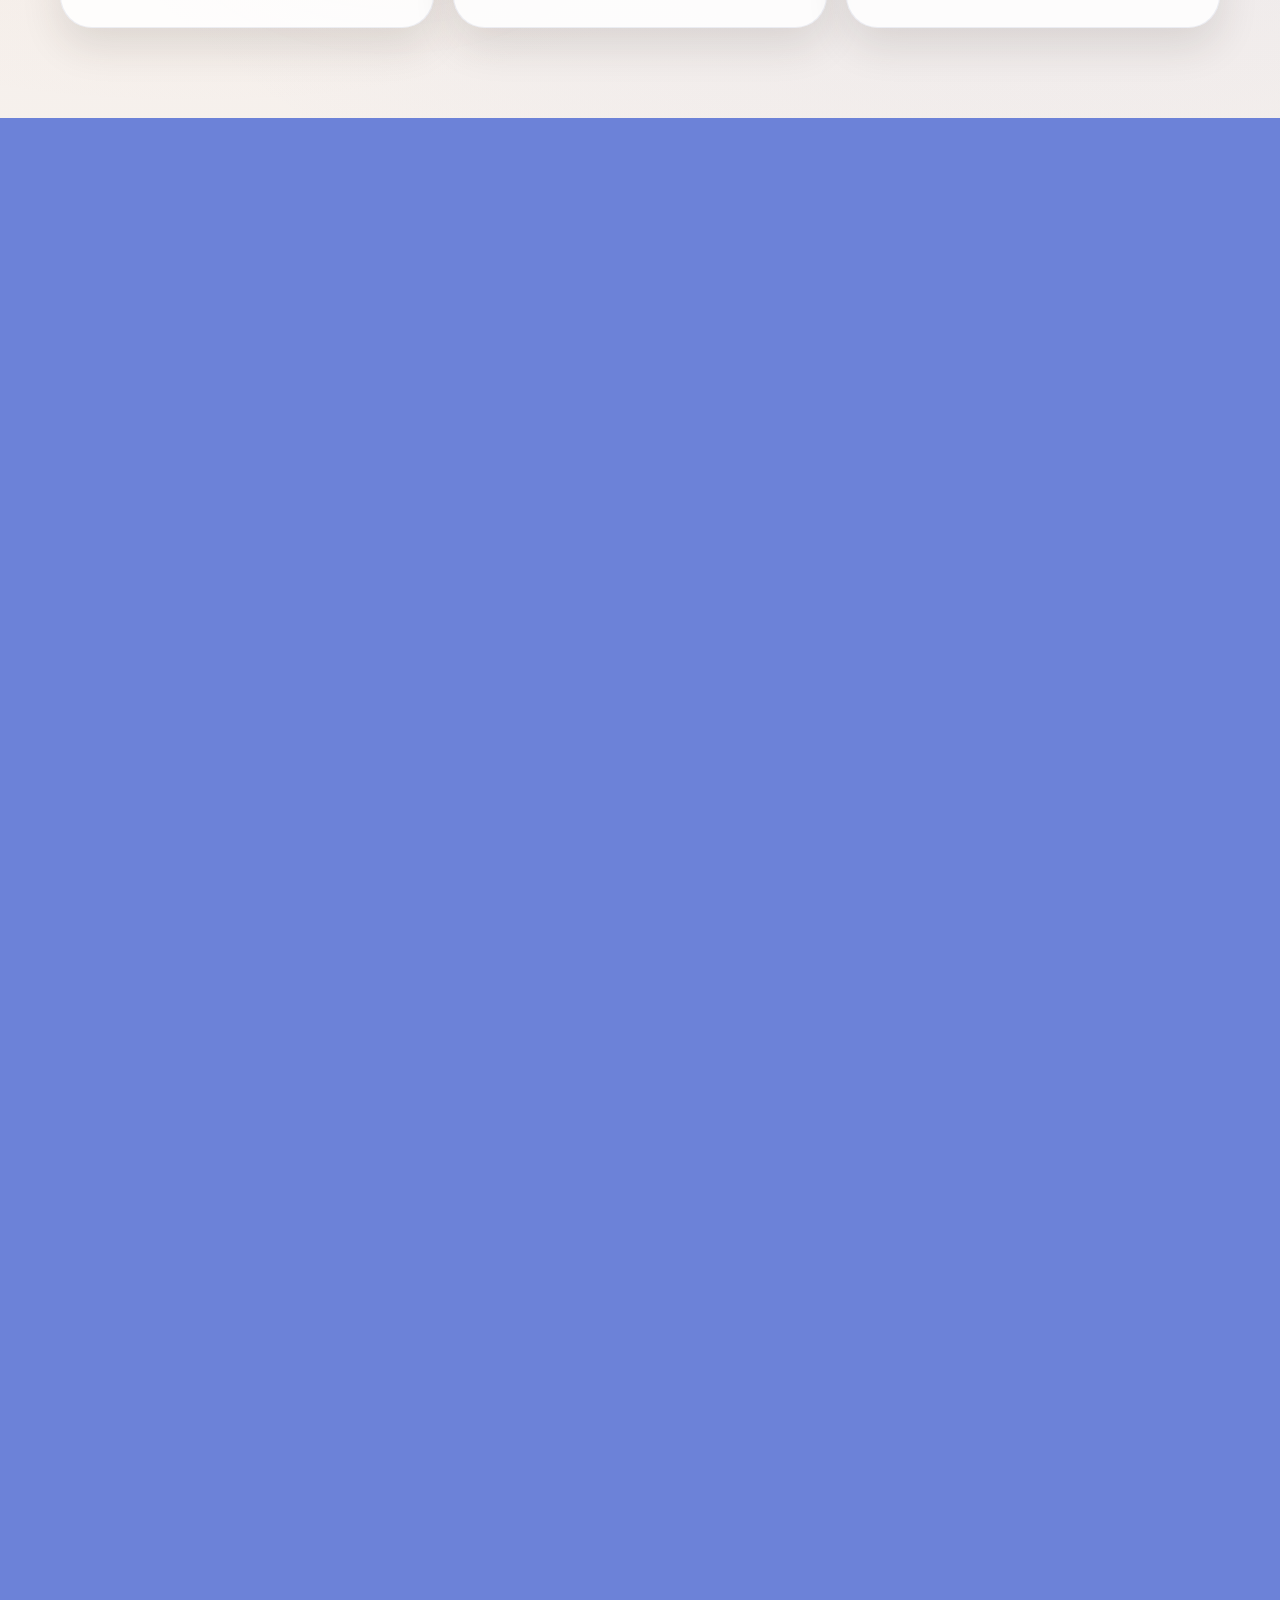
==== commit 8db63b2a: "wordings" ====
--- a/index.html
+++ b/index.html
@@ -354,13 +354,7 @@
                       </div>
                       <div class="feature-copy">
                         <h3>Chat like you're used to</h3>
-                        <div class="feature-callout">
-                          <strong>But on a European alternative</strong>
-                          <span>
-                            Enjoy the chat experience you know but on a Danish-built app,
-                            hosted in Europe with privacy and transparency at its core.
-                          </span>
-                        </div>
+                        
                         <div class="feature-callout">
                           <strong>Effortless Messaging</strong>
                           <span>
@@ -493,9 +487,8 @@
                       <div class="feature-copy">
                         <h3>Find the right chats faster</h3>
                         <p class="feature-callout">
-                          Create your own chat tags for work, clubs, teams, or
-                          friend groups. Filter the chats page by what matters
-                          right now, so busy conversations stay easy to find.
+                          Create tags for work, clubs, teams, friend groups, and everything in between. 
+                          Filter the chats page by what matters right now, so conversations stay easy to find.
                         </p>
                       </div>
                     </div>
@@ -526,8 +519,7 @@
                         <p class="feature-callout">
                           If you lose your phone, log out, or switch to a new
                           device, your backup PIN helps you restore your
-                          account and access encrypted chats. Your PIN stays
-                          private, so only you can unlock the backup.
+                          account and access encrypted chats.
                         </p>
                       </div>
                     </div>
@@ -672,7 +664,7 @@
                 <summary>How is Orbi different from other chat apps?</summary>
                 <p>
                   Orbi is not just a chat app. It is a European, Danish-built communication 
-                  platform with practical tools like events already included, and more practical communication tools 
+                  platform with practical tools like events and birthdays already included, and more practical communication tools 
                   coming in the future.
                 </p>
               </details>
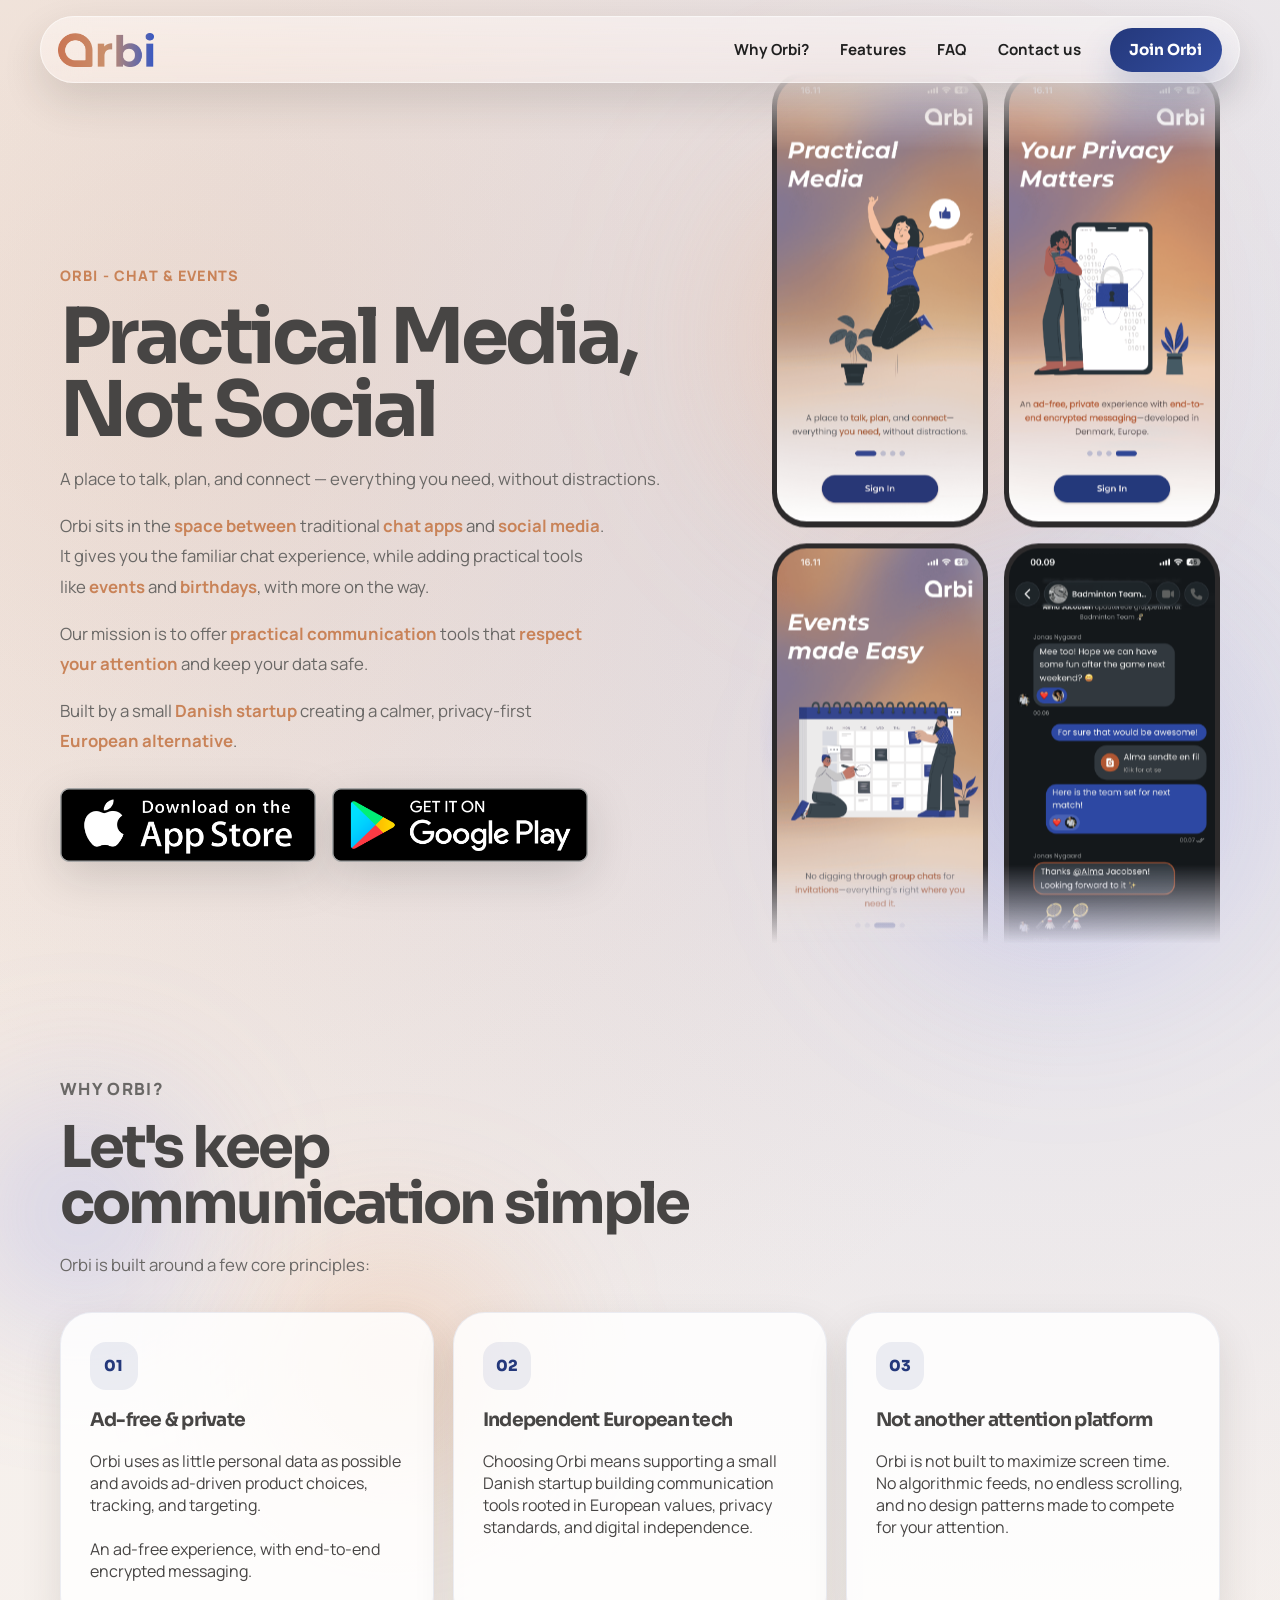
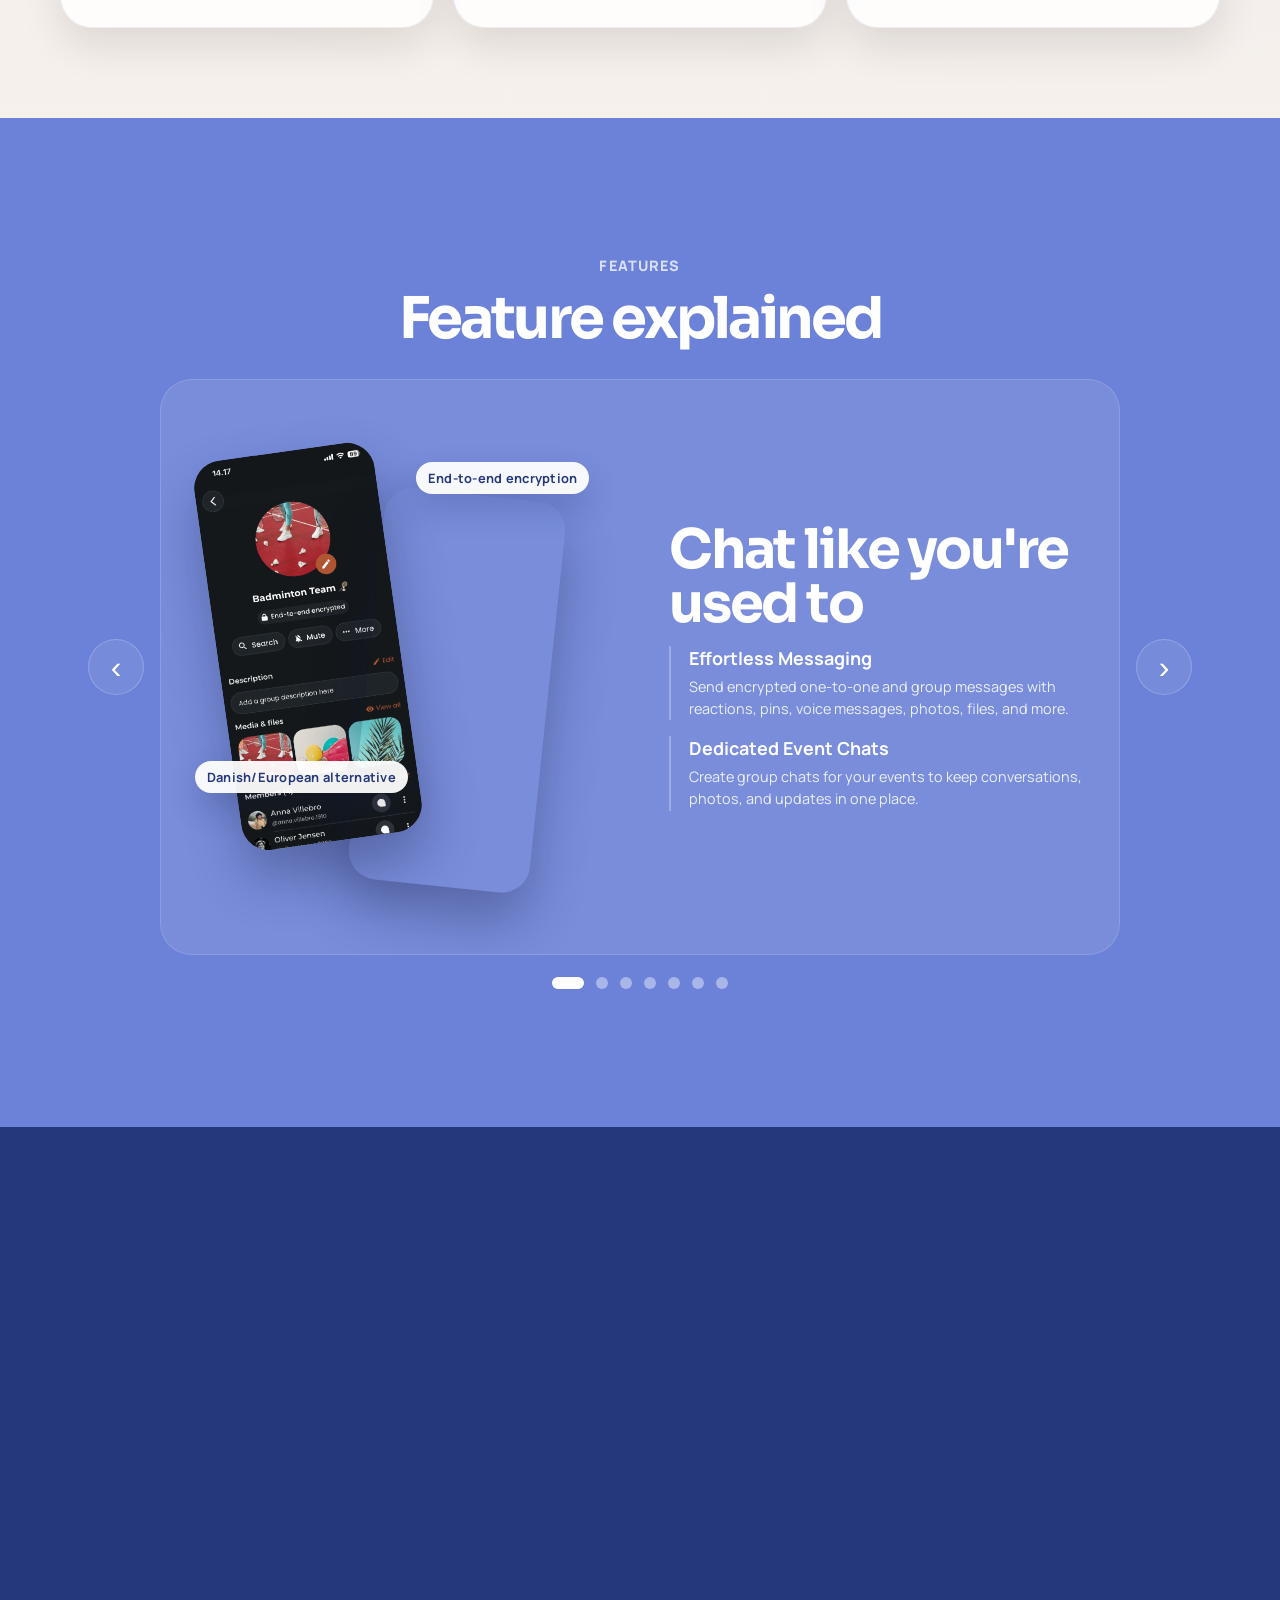
==== commit c06aa042: "globe asset" ====
--- a/index.html
+++ b/index.html
@@ -14,9 +14,10 @@
     />
     <meta name="theme-color" content="#24387b" />
     <link rel="canonical" href="https://orbichat.io/" />
-    <link rel="icon" type="image/png" href="assets/favicon.png" />
-    <link rel="shortcut icon" href="assets/favicon.png" />
-    <link rel="apple-touch-icon" href="assets/favicon.png" />
+    <link rel="icon" type="image/png" sizes="32x32" href="/favicon.png" />
+    <link rel="icon" type="image/png" sizes="420x420" href="/assets/favicon.png" />
+    <link rel="shortcut icon" type="image/png" href="/favicon.png" />
+    <link rel="apple-touch-icon" sizes="180x180" href="/assets/apple-touch-icon.png" />
     <meta property="og:type" content="website" />
     <meta property="og:title" content="Orbi | Practical Media, Not Social" />
     <meta
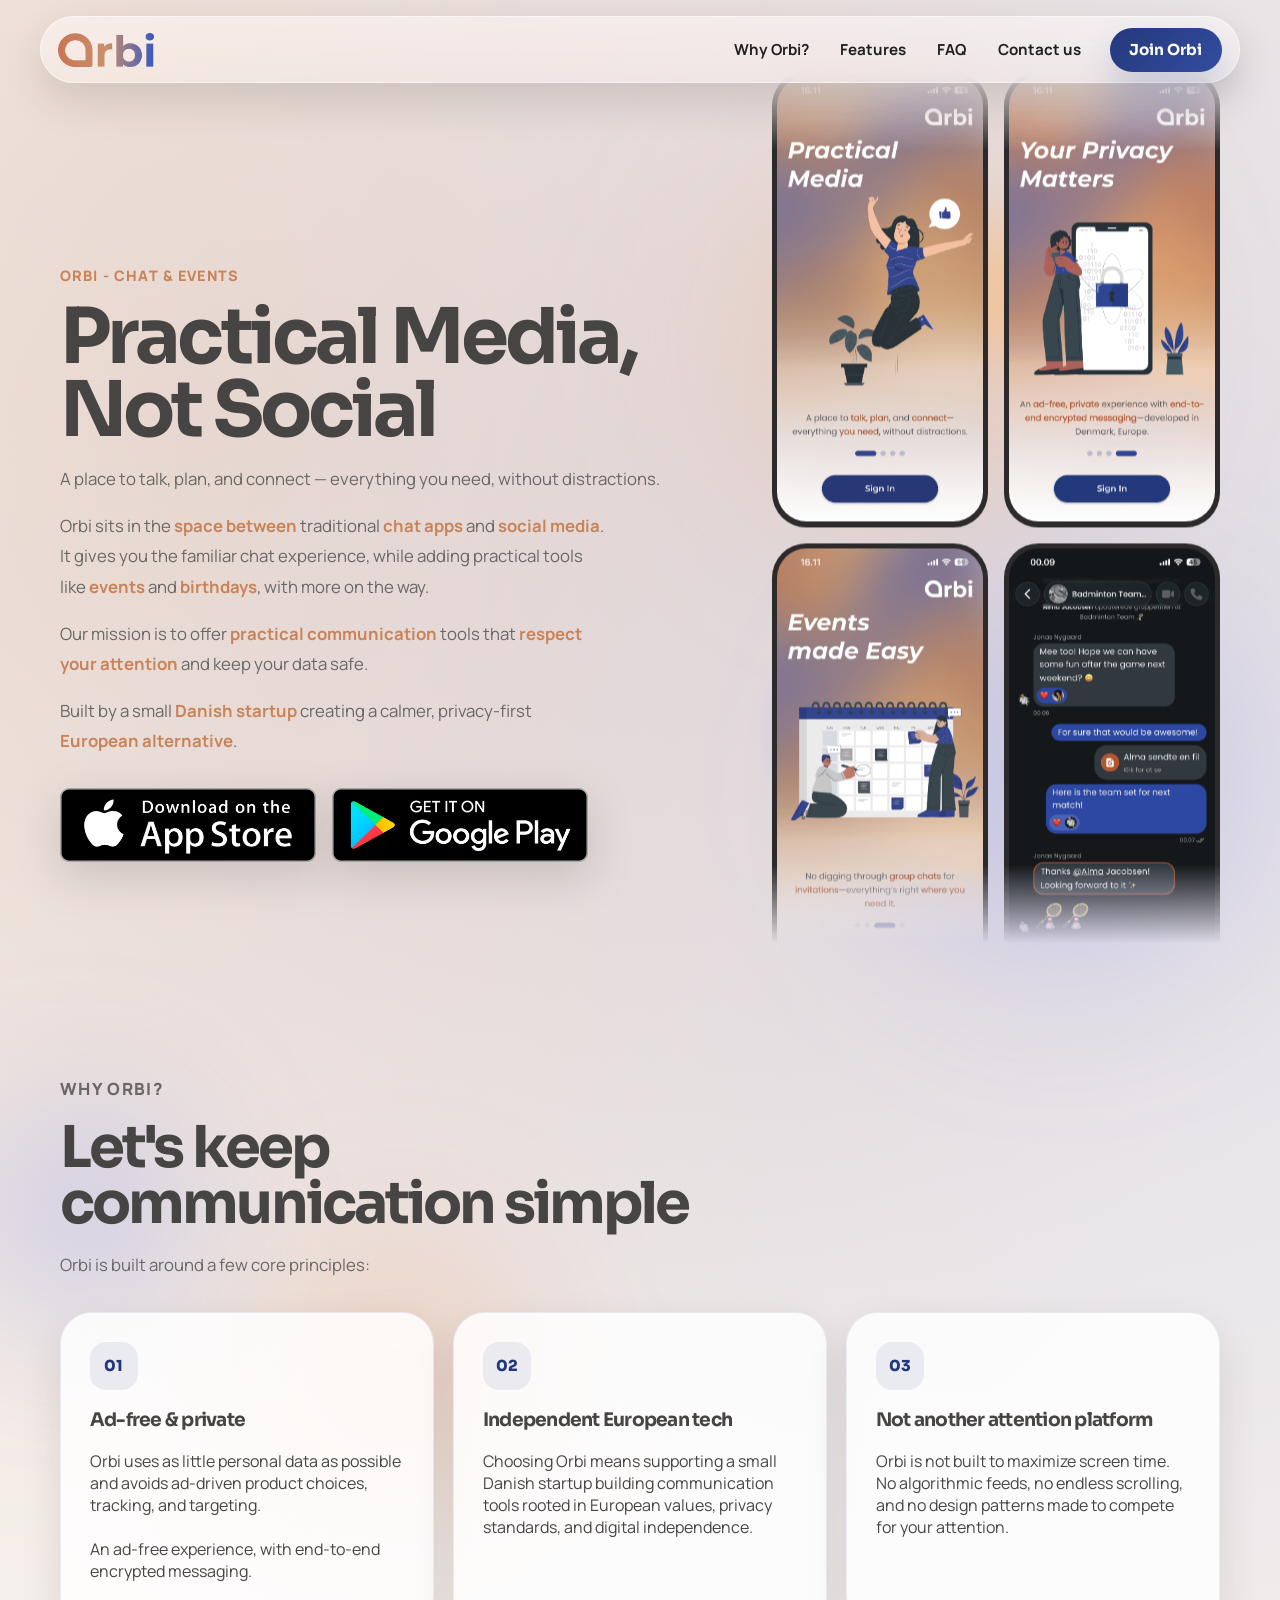
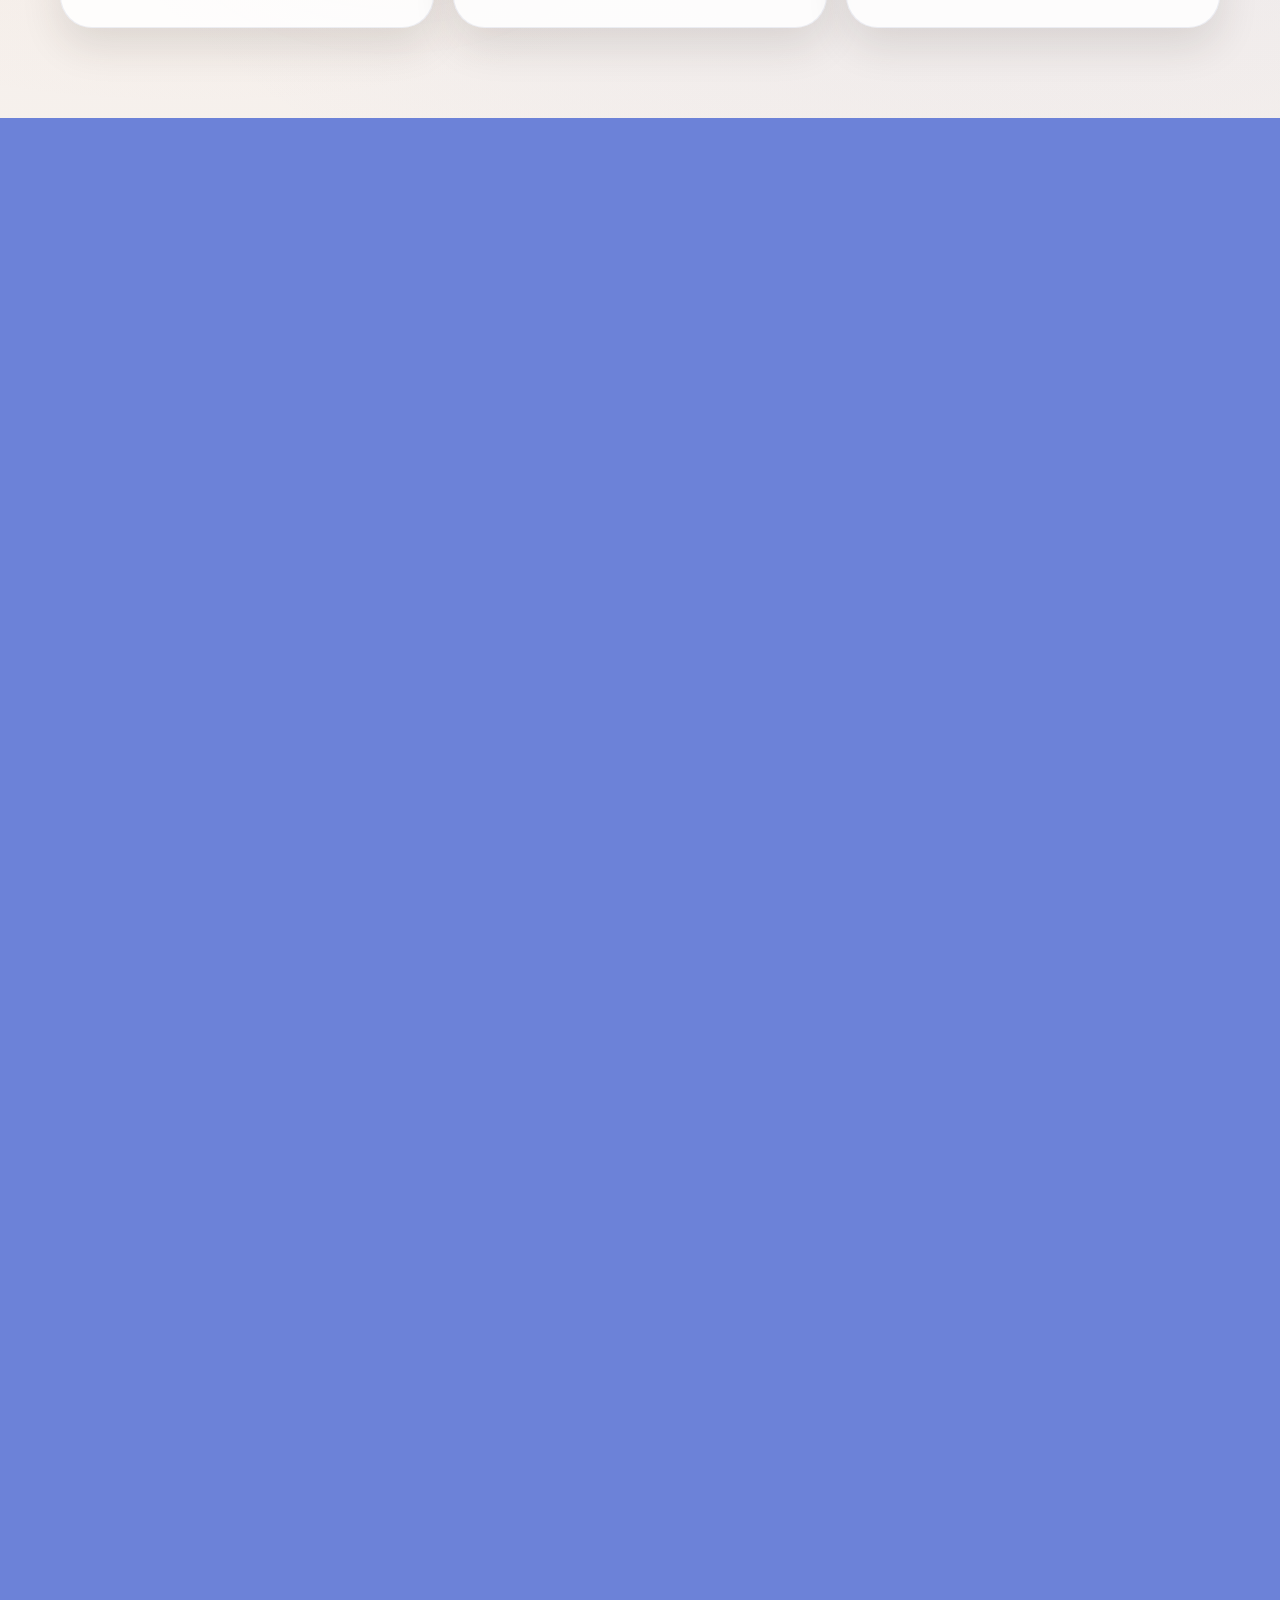
==== commit 0e0f1630: "safari update" ====
--- a/index.html
+++ b/index.html
@@ -197,27 +197,26 @@
                   </div>
                   <div class="marquee-set" aria-hidden="true">
                     <figure class="marquee-shot">
-                      <img src="assets/hero-practical-media.png" alt="" loading="lazy" decoding="async" />
-                    </figure>
-                    <figure class="marquee-shot">
-                      <img src="assets/hero-events-made-easy.png" alt="" loading="lazy" decoding="async" />
-                    </figure>
-                    <figure class="marquee-shot">
-                      <img src="assets/hero-chats-list.png" alt="" loading="lazy" decoding="async" />
-                    </figure>
-                    <figure class="marquee-shot">
-                      <img src="assets/hero-group-details.png" alt="" loading="lazy" decoding="async" />
+                      <img src="assets/hero-practical-media.png" alt="" decoding="async" />
+                    </figure>
+                    <figure class="marquee-shot">
+                      <img src="assets/hero-events-made-easy.png" alt="" decoding="async" />
+                    </figure>
+                    <figure class="marquee-shot">
+                      <img src="assets/hero-chats-list.png" alt="" decoding="async" />
+                    </figure>
+                    <figure class="marquee-shot">
+                      <img src="assets/hero-group-details.png" alt="" decoding="async" />
                     </figure>
                     <figure class="marquee-shot">
                       <img
                         src="assets/hero-friend-based-connections.png"
                         alt=""
-                        loading="lazy"
                         decoding="async"
                       />
                     </figure>
                     <figure class="marquee-shot">
-                      <img src="assets/hero-birthday-light.png" alt="" loading="lazy" decoding="async" />
+                      <img src="assets/hero-birthday-light.png" alt="" decoding="async" />
                     </figure>
                   </div>
                 </div>
@@ -244,19 +243,19 @@
                   </div>
                   <div class="marquee-set" aria-hidden="true">
                     <figure class="marquee-shot">
-                      <img src="assets/hero-privacy-matters.png" alt="" loading="lazy" decoding="async" />
-                    </figure>
-                    <figure class="marquee-shot">
-                      <img src="assets/hero-chat-thread.png" alt="" loading="lazy" decoding="async" />
-                    </figure>
-                    <figure class="marquee-shot">
-                      <img src="assets/hero-events-list.png" alt="" loading="lazy" decoding="async" />
-                    </figure>
-                    <figure class="marquee-shot">
-                      <img src="assets/hero-birthday-dark.png" alt="" loading="lazy" decoding="async" />
-                    </figure>
-                    <figure class="marquee-shot">
-                      <img src="assets/hero-find-friends.png" alt="" loading="lazy" decoding="async" />
+                      <img src="assets/hero-privacy-matters.png" alt="" decoding="async" />
+                    </figure>
+                    <figure class="marquee-shot">
+                      <img src="assets/hero-chat-thread.png" alt="" decoding="async" />
+                    </figure>
+                    <figure class="marquee-shot">
+                      <img src="assets/hero-events-list.png" alt="" decoding="async" />
+                    </figure>
+                    <figure class="marquee-shot">
+                      <img src="assets/hero-birthday-dark.png" alt="" decoding="async" />
+                    </figure>
+                    <figure class="marquee-shot">
+                      <img src="assets/hero-find-friends.png" alt="" decoding="async" />
                     </figure>
                   </div>
                 </div>
--- a/styles.css
+++ b/styles.css
@@ -452,7 +452,7 @@
   display: flex;
   flex-direction: column;
   gap: var(--marquee-gap);
-  transform: translateZ(0);
+  transform: translate3d(0, 0, 0);
   will-change: transform;
 }
 
@@ -1601,19 +1601,19 @@
 
 @keyframes marquee-up {
   from {
-    transform: translateY(0);
+    transform: translate3d(0, 0, 0);
   }
   to {
-    transform: translateY(calc(-50% - (var(--marquee-gap) / 2)));
+    transform: translate3d(0, calc(-50% - (var(--marquee-gap) / 2)), 0);
   }
 }
 
 @keyframes marquee-down {
   from {
-    transform: translateY(calc(-50% - (var(--marquee-gap) / 2)));
+    transform: translate3d(0, calc(-50% - (var(--marquee-gap) / 2)), 0);
   }
   to {
-    transform: translateY(0);
+    transform: translate3d(0, 0, 0);
   }
 }
 
